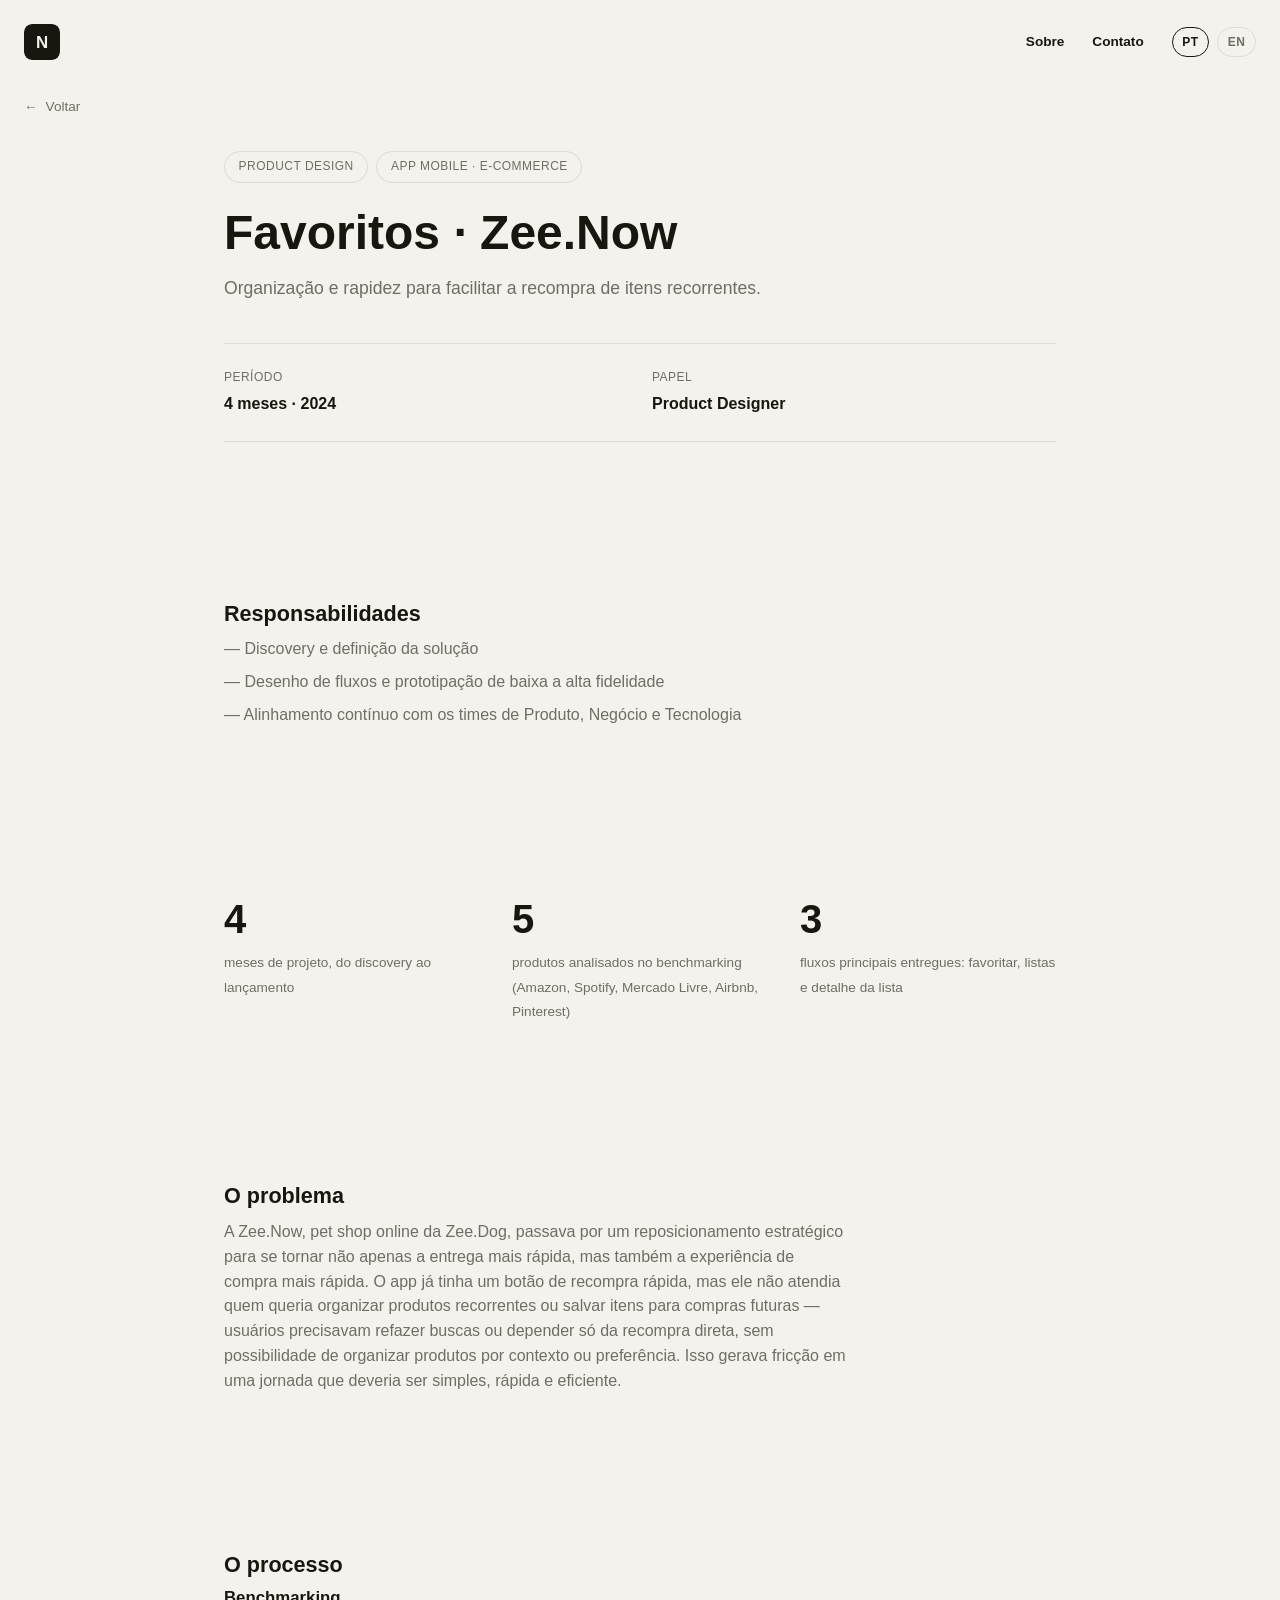
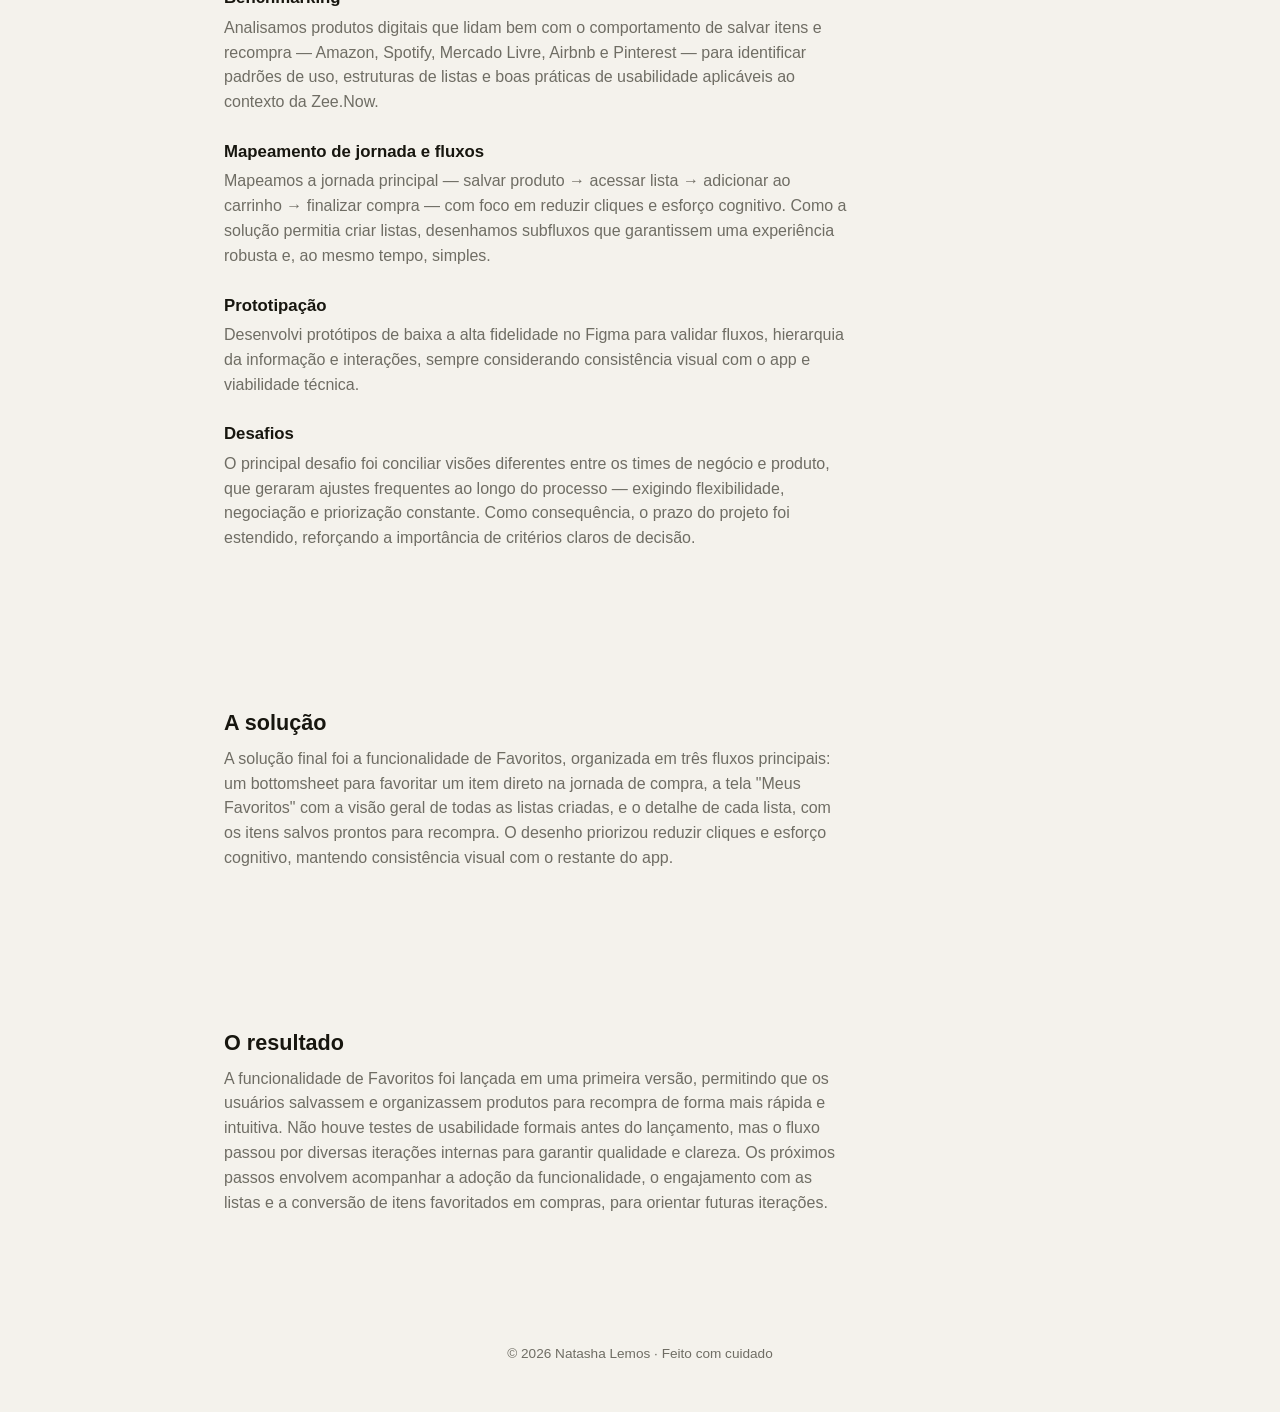
==== projetos/favoritos-zee-now.html @ 06eb35ab "Adiciona tags Open Graph e imagem de capa para prévia de link" ====
<!DOCTYPE html>
<html lang="pt">
<head>
  <meta charset="UTF-8" />
  <meta name="viewport" content="width=device-width, initial-scale=1.0" />
  <title>Favoritos · Zee.Now · Natasha Lemos</title>
  <meta name="description" content="Organização e rapidez para facilitar a recompra de itens recorrentes na Zee.Now." />

  <meta property="og:type" content="article" />
  <meta property="og:url" content="https://natashalemos.vercel.app/projetos/favoritos-zee-now.html" />
  <meta property="og:title" content="Favoritos · Zee.Now · Natasha Lemos" />
  <meta property="og:description" content="Organização e rapidez para facilitar a recompra de itens recorrentes na Zee.Now." />
  <meta property="og:image" content="https://natashalemos.vercel.app/assets/og-image.png" />
  <meta property="og:image:width" content="1200" />
  <meta property="og:image:height" content="630" />
  <meta name="twitter:card" content="summary_large_image" />

  <link rel="icon" href="../favicon.svg" type="image/svg+xml" />
  <link rel="stylesheet" href="../css/style.css" />
</head>
<body>

  <header class="site-nav" id="siteNav">
    <a class="site-nav__logo" href="../index.html#hero" aria-label="Natasha Lemos">
      <img src="../favicon.svg" alt="" width="36" height="36" />
    </a>

    <nav class="site-nav__links">
      <a href="../index.html#about">
        <span class="i18n" data-lang="pt">Sobre</span>
        <span class="i18n" data-lang="en" hidden>About</span>
      </a>
      <a href="../index.html#contact">
        <span class="i18n" data-lang="pt">Contato</span>
        <span class="i18n" data-lang="en" hidden>Contact</span>
      </a>
      <div class="lang-toggle" role="group" aria-label="Idioma / Language">
        <button type="button" class="lang-btn is-active" data-lang="pt" aria-pressed="true">PT</button>
        <button type="button" class="lang-btn" data-lang="en" aria-pressed="false">EN</button>
      </div>
    </nav>
  </header>

  <main>
    <a class="back-link" href="../index.html#work">
      <span aria-hidden="true">←</span>
      <span class="i18n" data-lang="pt">Voltar</span>
      <span class="i18n" data-lang="en" hidden>Back</span>
    </a>

    <!-- ========================= CABEÇALHO ========================= -->
    <header class="section case-header">
      <div class="tags">
        <span class="tag">
          <span class="i18n" data-lang="pt">Product Design</span>
          <span class="i18n" data-lang="en" hidden>Product Design</span>
        </span>
        <span class="tag">
          <span class="i18n" data-lang="pt">App Mobile · E-commerce</span>
          <span class="i18n" data-lang="en" hidden>Mobile App · E-commerce</span>
        </span>
      </div>

      <h1>
        <span class="i18n" data-lang="pt">Favoritos · Zee.Now</span>
        <span class="i18n" data-lang="en" hidden>Favorites · Zee.Now</span>
      </h1>

      <p class="subtitle">
        <span class="i18n" data-lang="pt">Organização e rapidez para facilitar a recompra de itens recorrentes.</span>
        <span class="i18n" data-lang="en" hidden>Organization and speed to make repurchasing recurring items easier.</span>
      </p>

      <dl class="meta-grid">
        <div>
          <dt>
            <span class="i18n" data-lang="pt">Período</span>
            <span class="i18n" data-lang="en" hidden>Timeframe</span>
          </dt>
          <dd>
            <span class="i18n" data-lang="pt">4 meses · 2024</span>
            <span class="i18n" data-lang="en" hidden>4 months · 2024</span>
          </dd>
        </div>
        <div>
          <dt>
            <span class="i18n" data-lang="pt">Papel</span>
            <span class="i18n" data-lang="en" hidden>Role</span>
          </dt>
          <dd>Product Designer</dd>
        </div>
      </dl>
    </header>

    <!-- ==================== RESPONSABILIDADES ======================= -->
    <section class="section case-section">
      <h2>
        <span class="i18n" data-lang="pt">Responsabilidades</span>
        <span class="i18n" data-lang="en" hidden>Responsibilities</span>
      </h2>
      <ul>
        <li>
          <span class="i18n" data-lang="pt">Discovery e definição da solução</span>
          <span class="i18n" data-lang="en" hidden>Discovery and solution definition</span>
        </li>
        <li>
          <span class="i18n" data-lang="pt">Desenho de fluxos e prototipação de baixa a alta fidelidade</span>
          <span class="i18n" data-lang="en" hidden>Flow design and low-to-high-fidelity prototyping</span>
        </li>
        <li>
          <span class="i18n" data-lang="pt">Alinhamento contínuo com os times de Produto, Negócio e Tecnologia</span>
          <span class="i18n" data-lang="en" hidden>Ongoing alignment with the Product, Business, and Technology teams</span>
        </li>
      </ul>
    </section>

    <!-- ===================== NÚMEROS EM DESTAQUE ==================== -->
    <section class="section">
      <div class="stats-grid">
        <div>
          <strong>4</strong>
          <span>
            <span class="i18n" data-lang="pt">meses de projeto, do discovery ao lançamento</span>
            <span class="i18n" data-lang="en" hidden>months, from discovery to launch</span>
          </span>
        </div>
        <div>
          <strong>5</strong>
          <span>
            <span class="i18n" data-lang="pt">produtos analisados no benchmarking (Amazon, Spotify, Mercado Livre, Airbnb, Pinterest)</span>
            <span class="i18n" data-lang="en" hidden>products analyzed in the benchmark (Amazon, Spotify, Mercado Livre, Airbnb, Pinterest)</span>
          </span>
        </div>
        <div>
          <strong>3</strong>
          <span>
            <span class="i18n" data-lang="pt">fluxos principais entregues: favoritar, listas e detalhe da lista</span>
            <span class="i18n" data-lang="en" hidden>core flows delivered: favoriting, lists, and list detail</span>
          </span>
        </div>
      </div>
    </section>

    <!-- ============================ TEXTO ============================ -->
    <section class="section case-section">
      <h2>
        <span class="i18n" data-lang="pt">O problema</span>
        <span class="i18n" data-lang="en" hidden>The problem</span>
      </h2>
      <p>
        <span class="i18n" data-lang="pt">A Zee.Now, pet shop online da Zee.Dog, passava por um reposicionamento estratégico para se tornar não apenas a entrega mais rápida, mas também a experiência de compra mais rápida. O app já tinha um botão de recompra rápida, mas ele não atendia quem queria organizar produtos recorrentes ou salvar itens para compras futuras — usuários precisavam refazer buscas ou depender só da recompra direta, sem possibilidade de organizar produtos por contexto ou preferência. Isso gerava fricção em uma jornada que deveria ser simples, rápida e eficiente.</span>
        <span class="i18n" data-lang="en" hidden>Zee.Now, Zee.Dog's online pet shop, was going through a strategic repositioning to become not just the fastest delivery, but also the fastest shopping experience. The app already had a quick-repurchase button, but it didn't serve users who wanted to organize recurring products or save items for future purchases — people had to redo searches or rely solely on direct repurchase, with no way to organize products by context or preference. This created friction in a journey that should have been simple, fast, and efficient.</span>
      </p>
    </section>

    <section class="section case-section">
      <h2>
        <span class="i18n" data-lang="pt">O processo</span>
        <span class="i18n" data-lang="en" hidden>The process</span>
      </h2>

      <h3>
        <span class="i18n" data-lang="pt">Benchmarking</span>
        <span class="i18n" data-lang="en" hidden>Benchmarking</span>
      </h3>
      <p>
        <span class="i18n" data-lang="pt">Analisamos produtos digitais que lidam bem com o comportamento de salvar itens e recompra — Amazon, Spotify, Mercado Livre, Airbnb e Pinterest — para identificar padrões de uso, estruturas de listas e boas práticas de usabilidade aplicáveis ao contexto da Zee.Now.</span>
        <span class="i18n" data-lang="en" hidden>We looked at digital products that handle saving items and repurchasing well — Amazon, Spotify, Mercado Livre, Airbnb, and Pinterest — to identify usage patterns, list structures, and usability best practices applicable to Zee.Now's context.</span>
      </p>

      <h3>
        <span class="i18n" data-lang="pt">Mapeamento de jornada e fluxos</span>
        <span class="i18n" data-lang="en" hidden>Journey and flow mapping</span>
      </h3>
      <p>
        <span class="i18n" data-lang="pt">Mapeamos a jornada principal — salvar produto → acessar lista → adicionar ao carrinho → finalizar compra — com foco em reduzir cliques e esforço cognitivo. Como a solução permitia criar listas, desenhamos subfluxos que garantissem uma experiência robusta e, ao mesmo tempo, simples.</span>
        <span class="i18n" data-lang="en" hidden>We mapped the core journey — save product → open list → add to cart → check out — focused on reducing clicks and cognitive effort. Since the solution allowed users to create lists, we designed sub-flows that kept the experience robust while staying simple.</span>
      </p>

      <h3>
        <span class="i18n" data-lang="pt">Prototipação</span>
        <span class="i18n" data-lang="en" hidden>Prototyping</span>
      </h3>
      <p>
        <span class="i18n" data-lang="pt">Desenvolvi protótipos de baixa a alta fidelidade no Figma para validar fluxos, hierarquia da informação e interações, sempre considerando consistência visual com o app e viabilidade técnica.</span>
        <span class="i18n" data-lang="en" hidden>I built low-to-high-fidelity prototypes in Figma to validate flows, information hierarchy, and interactions, always weighing visual consistency with the app and technical feasibility.</span>
      </p>

      <h3>
        <span class="i18n" data-lang="pt">Desafios</span>
        <span class="i18n" data-lang="en" hidden>Challenges</span>
      </h3>
      <p>
        <span class="i18n" data-lang="pt">O principal desafio foi conciliar visões diferentes entre os times de negócio e produto, que geraram ajustes frequentes ao longo do processo — exigindo flexibilidade, negociação e priorização constante. Como consequência, o prazo do projeto foi estendido, reforçando a importância de critérios claros de decisão.</span>
        <span class="i18n" data-lang="en" hidden>The main challenge was reconciling different views between the business and product teams, which led to frequent adjustments throughout the process — requiring flexibility, negotiation, and constant prioritization. As a result, the project timeline was extended, reinforcing the importance of clear decision criteria.</span>
      </p>
    </section>

    <section class="section case-section">
      <h2>
        <span class="i18n" data-lang="pt">A solução</span>
        <span class="i18n" data-lang="en" hidden>The solution</span>
      </h2>
      <p>
        <span class="i18n" data-lang="pt">A solução final foi a funcionalidade de Favoritos, organizada em três fluxos principais: um bottomsheet para favoritar um item direto na jornada de compra, a tela "Meus Favoritos" com a visão geral de todas as listas criadas, e o detalhe de cada lista, com os itens salvos prontos para recompra. O desenho priorizou reduzir cliques e esforço cognitivo, mantendo consistência visual com o restante do app.</span>
        <span class="i18n" data-lang="en" hidden>The final solution was the Favorites feature, organized into three core flows: a bottom sheet to favorite an item directly within the shopping journey, a "My Favorites" screen with an overview of all created lists, and each list's detail view, with saved items ready for repurchase. The design prioritized reducing clicks and cognitive effort, while keeping visual consistency with the rest of the app.</span>
      </p>
    </section>

    <section class="section case-section">
      <h2>
        <span class="i18n" data-lang="pt">O resultado</span>
        <span class="i18n" data-lang="en" hidden>The result</span>
      </h2>
      <p>
        <span class="i18n" data-lang="pt">A funcionalidade de Favoritos foi lançada em uma primeira versão, permitindo que os usuários salvassem e organizassem produtos para recompra de forma mais rápida e intuitiva. Não houve testes de usabilidade formais antes do lançamento, mas o fluxo passou por diversas iterações internas para garantir qualidade e clareza. Os próximos passos envolvem acompanhar a adoção da funcionalidade, o engajamento com as listas e a conversão de itens favoritados em compras, para orientar futuras iterações.</span>
        <span class="i18n" data-lang="en" hidden>The Favorites feature launched in a first version, letting users save and organize products for repurchase more quickly and intuitively. No formal usability testing was done before launch, but the flow went through several internal iterations to ensure quality and clarity. Next steps involve tracking feature adoption, engagement with lists, and the conversion of favorited items into purchases, to guide future iterations.</span>
      </p>
    </section>
  </main>

  <footer class="footer">
    <p>
      &copy; <span id="year"></span> Natasha Lemos ·
      <span class="i18n" data-lang="pt">Feito com cuidado</span>
      <span class="i18n" data-lang="en" hidden>Made with care</span>
    </p>
  </footer>

  <script src="../js/main.js"></script>
</body>
</html>
---- css/style.css ----
/* ===================================================================
   Design tokens
   =================================================================== */
:root {
  --bg: #f4f2ec;
  --text: #17160f;
  --muted: #6f6d64;
  --accent: #3c6e47;
  --border: #dedad0;
  --maxw: 880px;
}

* {
  box-sizing: border-box;
}

html {
  scroll-behavior: smooth;
}

body {
  margin: 0;
  background: var(--bg);
  color: var(--text);
  font-family: -apple-system, BlinkMacSystemFont, "Segoe UI", Roboto,
    Helvetica, Arial, sans-serif;
  line-height: 1.55;
}

h1,
h2,
h3 {
  line-height: 1.1;
  margin: 0;
}

p {
  margin: 0;
}

a {
  color: inherit;
}

ul,
ol {
  margin: 0;
  padding: 0;
  list-style: none;
}

/* Esconde o idioma que não está ativo (ver js/main.js) */
.i18n[hidden] {
  display: none;
}

/* ===================================================================
   Navegação fixa no topo
   =================================================================== */
.site-nav {
  position: fixed;
  top: 0;
  left: 0;
  right: 0;
  z-index: 50;
  display: flex;
  align-items: center;
  justify-content: space-between;
  gap: 1rem;
  padding: 1.5rem;
  background: transparent;
  border-bottom: 1px solid transparent;
  transition: background-color 0.25s ease, border-color 0.25s ease,
    backdrop-filter 0.25s ease;
}

/* Enquanto a página está no topo, o header fica transparente sobre o hero.
   Ao rolar, js/main.js adiciona esta classe e ele vira um vidro fosco. */
.site-nav.is-scrolled {
  background: rgba(244, 242, 236, 0.75);
  border-bottom-color: var(--border);
  backdrop-filter: blur(10px);
  -webkit-backdrop-filter: blur(10px);
}

.site-nav__logo {
  display: flex;
  align-items: center;
  line-height: 0;
}

.site-nav__logo img {
  display: block;
  width: 36px;
  height: 36px;
  border-radius: 8px;
}

.site-nav__links {
  display: flex;
  align-items: center;
  gap: 1.75rem;
}

.site-nav__links a {
  text-decoration: none;
  font-size: 0.85rem;
  font-weight: 600;
}

.site-nav__links a:hover {
  color: var(--accent);
}

.lang-toggle {
  display: flex;
  gap: 0.5rem;
}

.lang-btn {
  border: 1px solid var(--border);
  background: transparent;
  color: var(--muted);
  font: inherit;
  font-size: 0.75rem;
  font-weight: 600;
  text-transform: uppercase;
  letter-spacing: 0.04em;
  padding: 0.3rem 0.6rem;
  border-radius: 999px;
  cursor: pointer;
}

.lang-btn.is-active {
  border-color: var(--text);
  color: var(--text);
}

@media (max-width: 640px) {
  .site-nav {
    flex-wrap: wrap;
    padding: 1rem 1.25rem;
  }

  .site-nav__links {
    gap: 1rem;
  }
}

/* ===================================================================
   Seções gerais
   =================================================================== */
.section {
  max-width: var(--maxw);
  margin: 0 auto;
  padding: 5rem 1.5rem;
  scroll-margin-top: 5rem;
}

/* ===================================================================
   Hero
   =================================================================== */
.hero {
  min-height: 100svh;
  max-width: none;
  display: flex;
  flex-direction: column;
  justify-content: center;
  align-items: flex-start;
  gap: 1.5rem;
  padding-left: clamp(1.5rem, 6vw, 6rem);
  padding-right: clamp(1.5rem, 6vw, 6rem);
}

.hero h1 {
  font-size: clamp(2rem, 6vw, 3.5rem);
  font-weight: 800;
  max-width: 22ch;
}

.hero__subtitle {
  color: var(--muted);
  font-size: clamp(1rem, 2.2vw, 1.25rem);
  max-width: 45ch;
}

.scroll-hint {
  margin-top: 1.5rem;
  border: none;
  background: none;
  color: var(--muted);
  font: inherit;
  font-size: 0.75rem;
  text-transform: uppercase;
  letter-spacing: 0.08em;
  display: flex;
  flex-direction: column;
  align-items: center;
  gap: 0.4rem;
  cursor: pointer;
}

/* ===================================================================
   Selected work
   =================================================================== */
.work__list li {
  border-top: 1px solid var(--border);
}

.work__list li:last-child {
  border-bottom: 1px solid var(--border);
}

.work__list a {
  display: block;
  padding: 1.5rem 0;
  font-size: clamp(1.5rem, 6vw, 3rem);
  font-weight: 800;
  text-decoration: none;
  transition: opacity 0.2s ease;
}

.work__list a:hover {
  opacity: 0.5;
}

/* ===================================================================
   About
   =================================================================== */
.about__grid {
  display: grid;
  grid-template-columns: repeat(auto-fit, minmax(200px, 1fr));
  gap: 2rem;
  margin: 2rem 0;
}

.about h2,
.about h3 {
  margin-bottom: 1rem;
}

.tag-list {
  display: flex;
  flex-wrap: wrap;
  gap: 0.5rem;
}

.tag-list li {
  border: 1px solid var(--border);
  border-radius: 999px;
  padding: 0.35rem 0.85rem;
  font-size: 0.85rem;
}

.button {
  display: inline-block;
  margin-top: 1rem;
  padding: 0.75rem 1.5rem;
  border: 1px solid var(--text);
  border-radius: 999px;
  text-decoration: none;
  font-weight: 600;
}

.button:hover {
  background: var(--text);
  color: var(--bg);
}

/* ===================================================================
   Experience
   =================================================================== */
.experience h2 {
  margin-bottom: 2rem;
}

.timeline li {
  border-top: 1px solid var(--border);
  padding: 1.5rem 0;
}

.timeline__role {
  font-weight: 700;
  margin-bottom: 0.35rem;
}

.timeline__desc {
  color: var(--muted);
}

/* ===================================================================
   Contact
   =================================================================== */
.contact h2 {
  margin-bottom: 1rem;
}

.contact p {
  margin: 0.5rem 0;
}

.contact a {
  text-decoration: underline;
}

/* ===================================================================
   Footer
   =================================================================== */
.footer {
  text-align: center;
  padding: 3rem 1.5rem;
  color: var(--muted);
  font-size: 0.85rem;
}

/* ===================================================================
   Página de case study (projetos/*.html)
   =================================================================== */
.back-link {
  display: inline-flex;
  align-items: center;
  gap: 0.5rem;
  text-decoration: none;
  color: var(--muted);
  font-size: 0.85rem;
  margin: 6rem auto 0;
  max-width: var(--maxw);
  padding: 0 1.5rem;
}

.back-link:hover {
  color: var(--text);
}

@media (max-width: 640px) {
  .back-link {
    margin-top: 1.5rem;
  }
}

.case-header {
  padding-top: 2rem;
}

.tags {
  display: flex;
  flex-wrap: wrap;
  gap: 0.5rem;
  margin-bottom: 1.5rem;
}

.tag {
  border: 1px solid var(--border);
  border-radius: 999px;
  padding: 0.35rem 0.85rem;
  font-size: 0.75rem;
  text-transform: uppercase;
  letter-spacing: 0.04em;
  color: var(--muted);
}

.case-header h1 {
  font-size: clamp(1.75rem, 5vw, 3rem);
  margin-bottom: 1rem;
}

.case-header .subtitle {
  color: var(--muted);
  font-size: 1.1rem;
  max-width: 60ch;
}

.meta-grid {
  display: grid;
  grid-template-columns: repeat(auto-fit, minmax(160px, 1fr));
  gap: 1.5rem;
  margin: 2.5rem 0 0;
  padding: 1.5rem 0;
  border-top: 1px solid var(--border);
  border-bottom: 1px solid var(--border);
}

.meta-grid dt {
  font-size: 0.75rem;
  text-transform: uppercase;
  letter-spacing: 0.04em;
  color: var(--muted);
  margin-bottom: 0.35rem;
}

.meta-grid dd {
  margin: 0;
  font-weight: 600;
}

.case-section h2 {
  font-size: 1.35rem;
  margin-bottom: 0.75rem;
}

.case-section h3 {
  font-size: 1.05rem;
  margin: 1.75rem 0 0.5rem;
}

.case-section h3:first-of-type {
  margin-top: 0;
}

.case-section p {
  color: var(--muted);
  max-width: 70ch;
}

.case-section ul {
  display: flex;
  flex-direction: column;
  gap: 0.5rem;
  color: var(--muted);
}

.case-section ul li::before {
  content: "— ";
}

.stats-grid {
  display: grid;
  grid-template-columns: repeat(auto-fit, minmax(140px, 1fr));
  gap: 2rem;
}

.stats-grid strong {
  display: block;
  font-size: clamp(1.75rem, 4vw, 2.5rem);
  font-weight: 800;
}

.stats-grid span {
  color: var(--muted);
  font-size: 0.85rem;
}
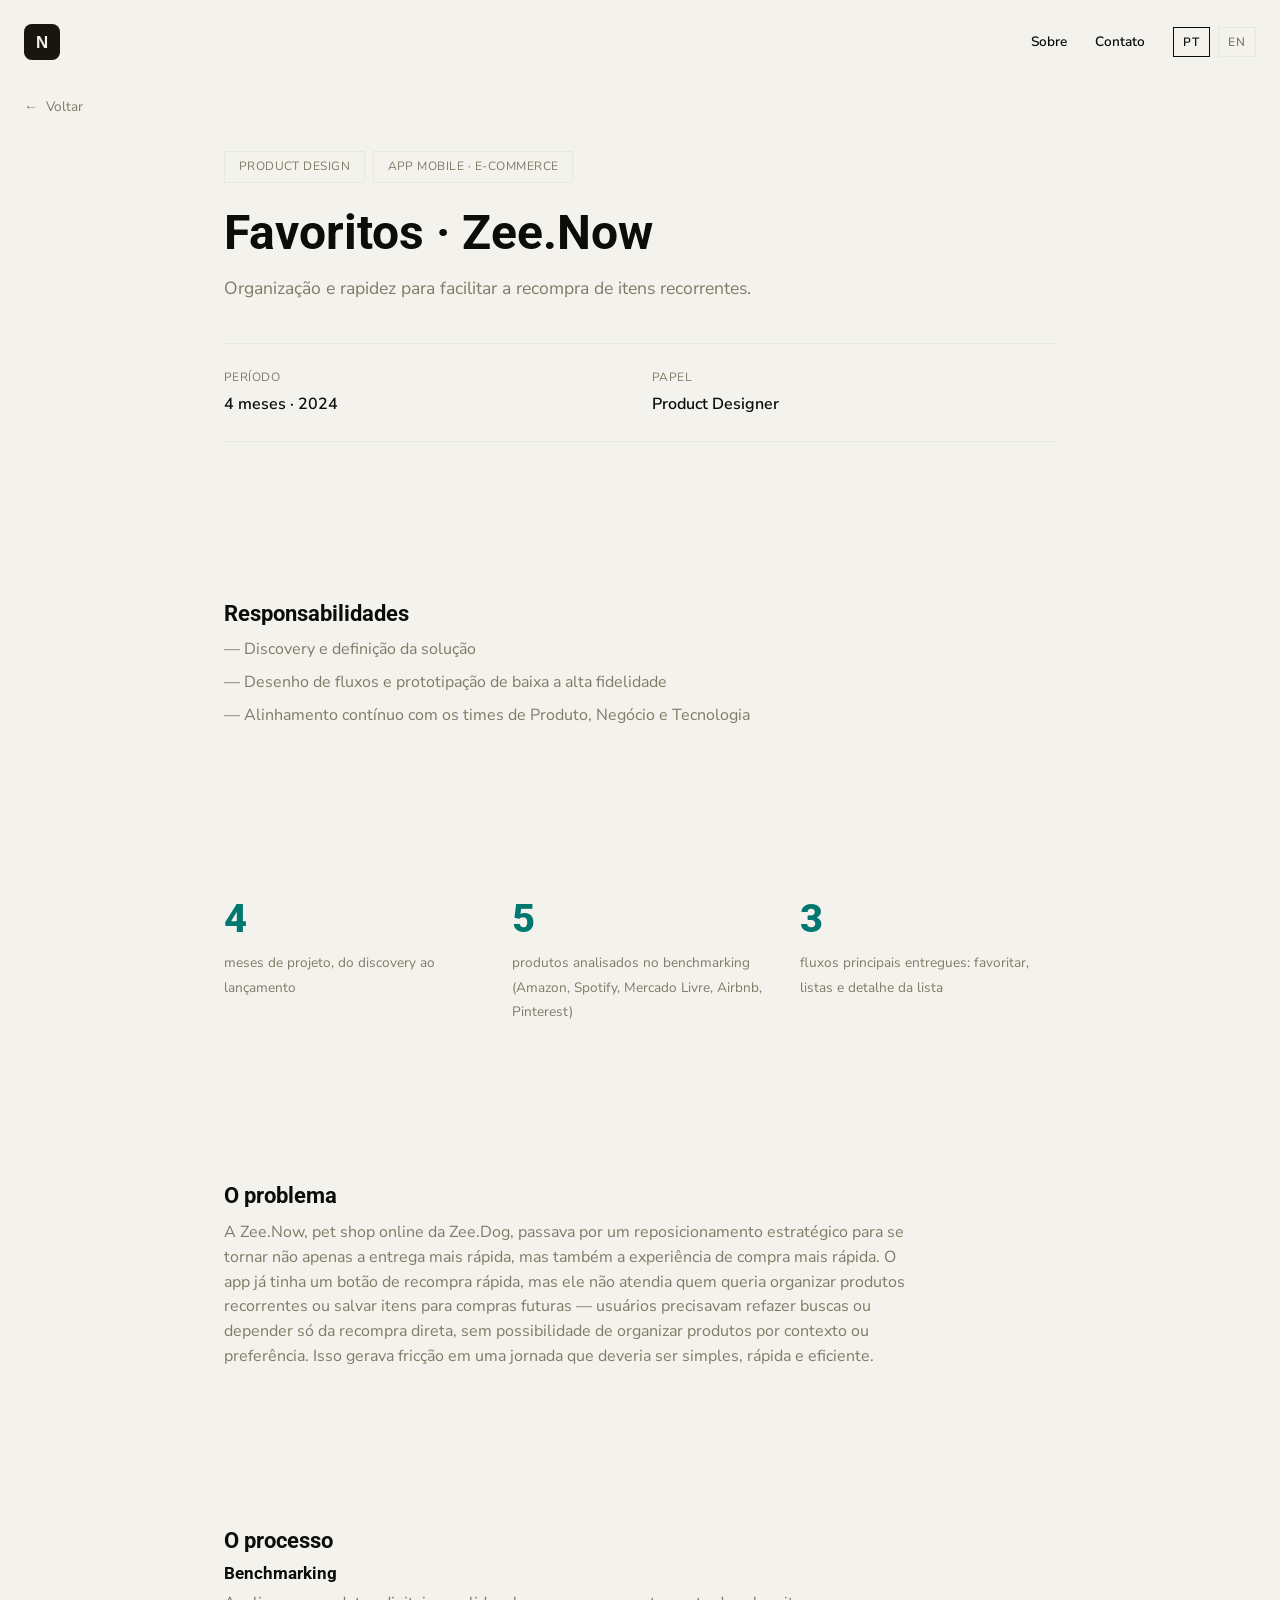
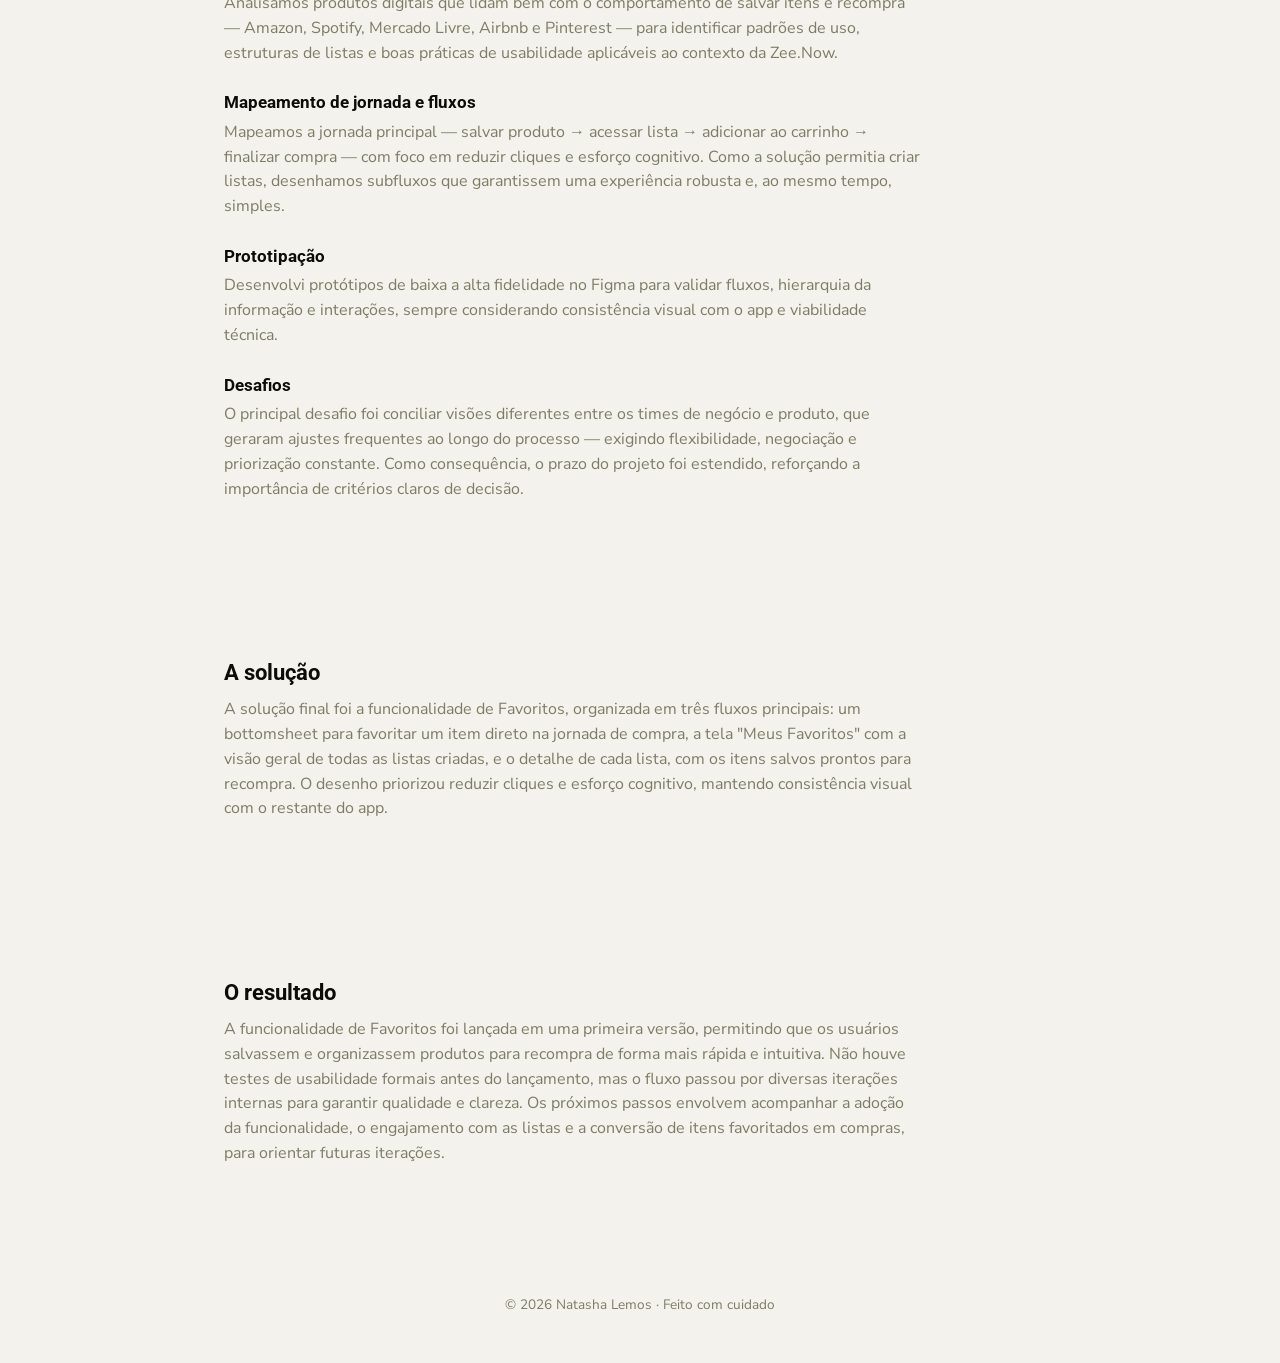
==== commit cc8c7564: "Aplica tema visual inspirado no shadcn (Lyra/Olive/Teal): fontes Roboto+Nunito Sans, cantos retos, a" ====
--- a/projetos/favoritos-zee-now.html
+++ b/projetos/favoritos-zee-now.html
@@ -14,6 +14,10 @@
   <meta property="og:image:width" content="1200" />
   <meta property="og:image:height" content="630" />
   <meta name="twitter:card" content="summary_large_image" />
+
+  <link rel="preconnect" href="https://fonts.googleapis.com" />
+  <link rel="preconnect" href="https://fonts.gstatic.com" crossorigin />
+  <link rel="stylesheet" href="https://fonts.googleapis.com/css2?family=Nunito+Sans:wght@400;600;700&family=Roboto:wght@700;800&display=swap" />
 
   <link rel="icon" href="../favicon.svg" type="image/svg+xml" />
   <link rel="stylesheet" href="../css/style.css" />
--- a/css/style.css
+++ b/css/style.css
@@ -3,11 +3,17 @@
    =================================================================== */
 :root {
   --bg: #f4f2ec;
-  --text: #17160f;
-  --muted: #6f6d64;
-  --accent: #3c6e47;
-  --border: #dedad0;
+  --text: oklch(0.153 0.006 107.1);
+  --muted: oklch(0.58 0.031 107.3);
+  --accent: oklch(0.511 0.096 186.391);
+  --accent-contrast: oklch(0.984 0.014 180.72);
+  --border: oklch(0.93 0.007 106.5);
+  --radius: 0;
   --maxw: 880px;
+  --font-body: "Nunito Sans", -apple-system, BlinkMacSystemFont, "Segoe UI",
+    Helvetica, Arial, sans-serif;
+  --font-heading: "Roboto", -apple-system, BlinkMacSystemFont, "Segoe UI",
+    Helvetica, Arial, sans-serif;
 }
 
 * {
@@ -22,14 +28,14 @@
   margin: 0;
   background: var(--bg);
   color: var(--text);
-  font-family: -apple-system, BlinkMacSystemFont, "Segoe UI", Roboto,
-    Helvetica, Arial, sans-serif;
+  font-family: var(--font-body);
   line-height: 1.55;
 }
 
 h1,
 h2,
 h3 {
+  font-family: var(--font-heading);
   line-height: 1.1;
   margin: 0;
 }
@@ -93,7 +99,7 @@
   display: block;
   width: 36px;
   height: 36px;
-  border-radius: 8px;
+  border-radius: var(--radius);
 }
 
 .site-nav__links {
@@ -127,7 +133,7 @@
   text-transform: uppercase;
   letter-spacing: 0.04em;
   padding: 0.3rem 0.6rem;
-  border-radius: 999px;
+  border-radius: var(--radius);
   cursor: pointer;
 }
 
@@ -217,11 +223,11 @@
   font-size: clamp(1.5rem, 6vw, 3rem);
   font-weight: 800;
   text-decoration: none;
-  transition: opacity 0.2s ease;
+  transition: color 0.2s ease;
 }
 
 .work__list a:hover {
-  opacity: 0.5;
+  color: var(--accent);
 }
 
 /* ===================================================================
@@ -247,7 +253,7 @@
 
 .tag-list li {
   border: 1px solid var(--border);
-  border-radius: 999px;
+  border-radius: var(--radius);
   padding: 0.35rem 0.85rem;
   font-size: 0.85rem;
 }
@@ -257,7 +263,7 @@
   margin-top: 1rem;
   padding: 0.75rem 1.5rem;
   border: 1px solid var(--text);
-  border-radius: 999px;
+  border-radius: var(--radius);
   text-decoration: none;
   font-weight: 600;
 }
@@ -351,7 +357,7 @@
 
 .tag {
   border: 1px solid var(--border);
-  border-radius: 999px;
+  border-radius: var(--radius);
   padding: 0.35rem 0.85rem;
   font-size: 0.75rem;
   text-transform: uppercase;
@@ -431,8 +437,10 @@
 
 .stats-grid strong {
   display: block;
+  font-family: var(--font-heading);
   font-size: clamp(1.75rem, 4vw, 2.5rem);
   font-weight: 800;
+  color: var(--accent);
 }
 
 .stats-grid span {
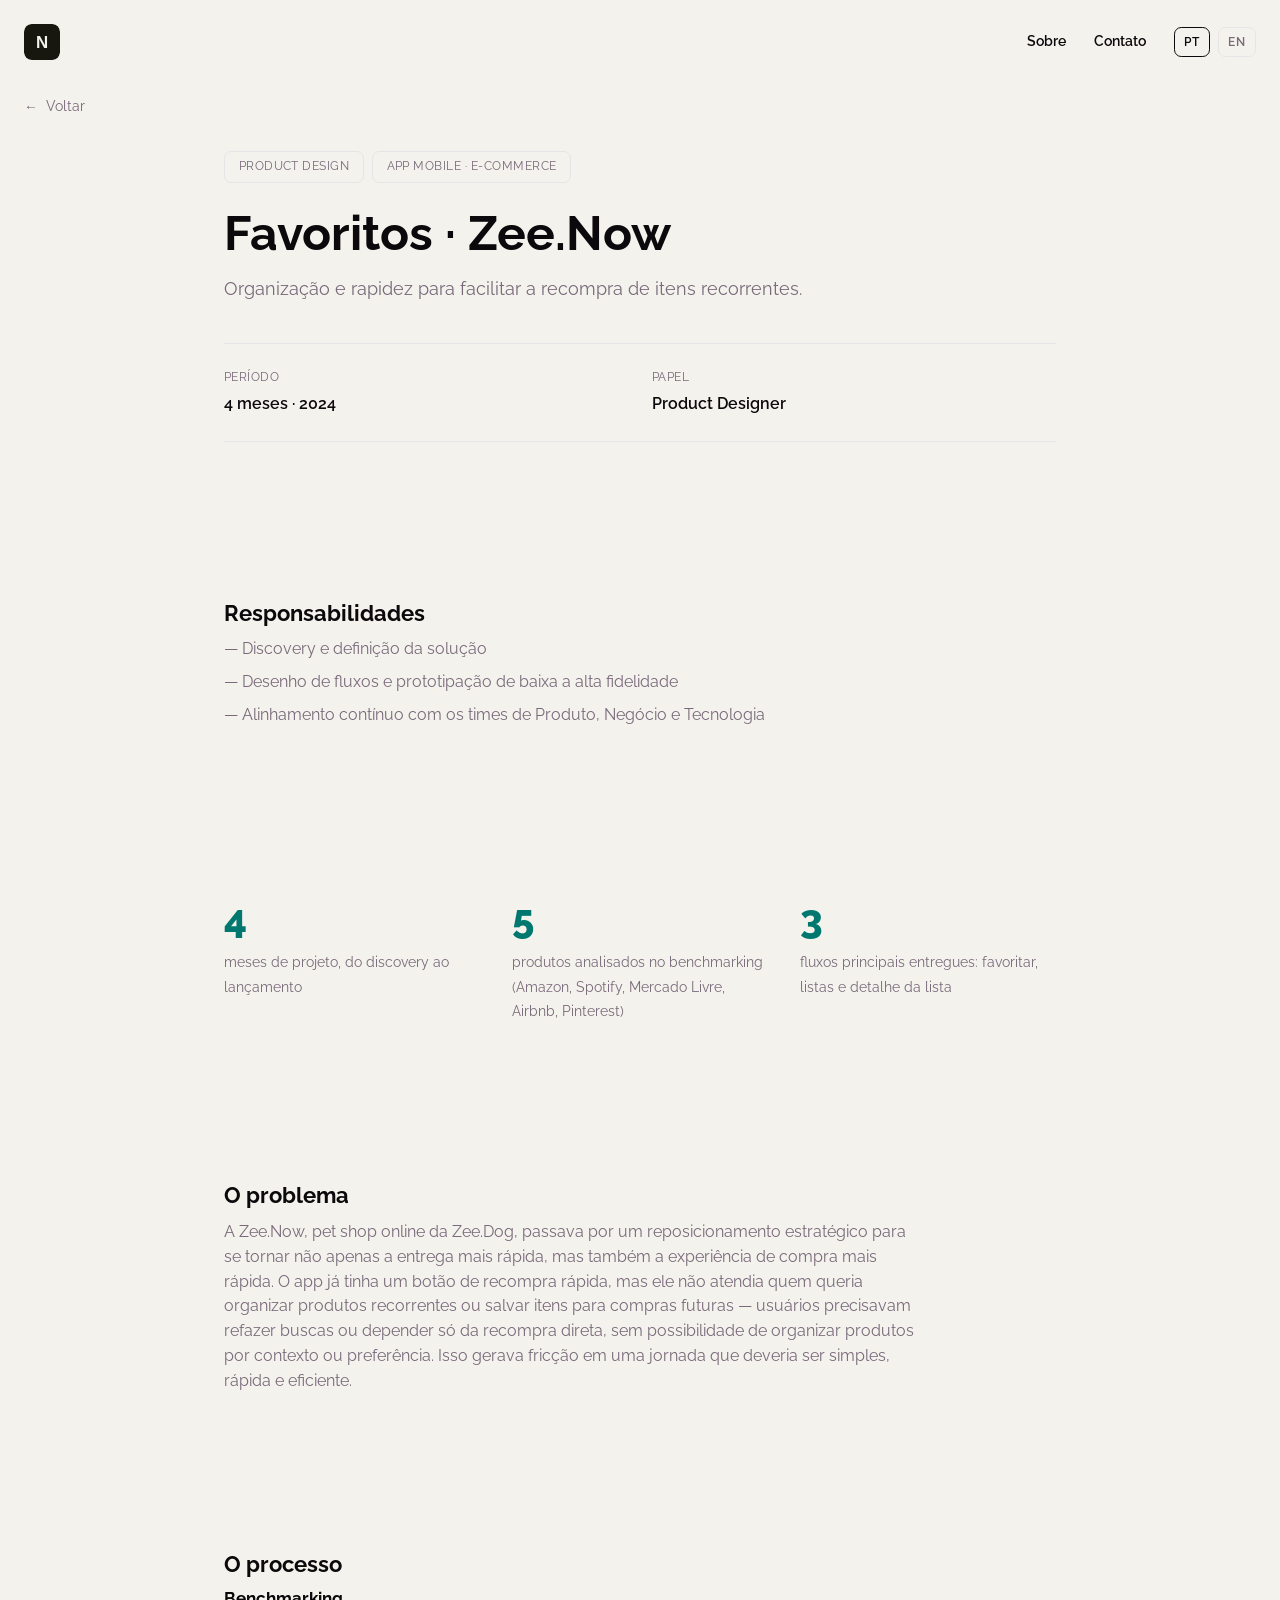
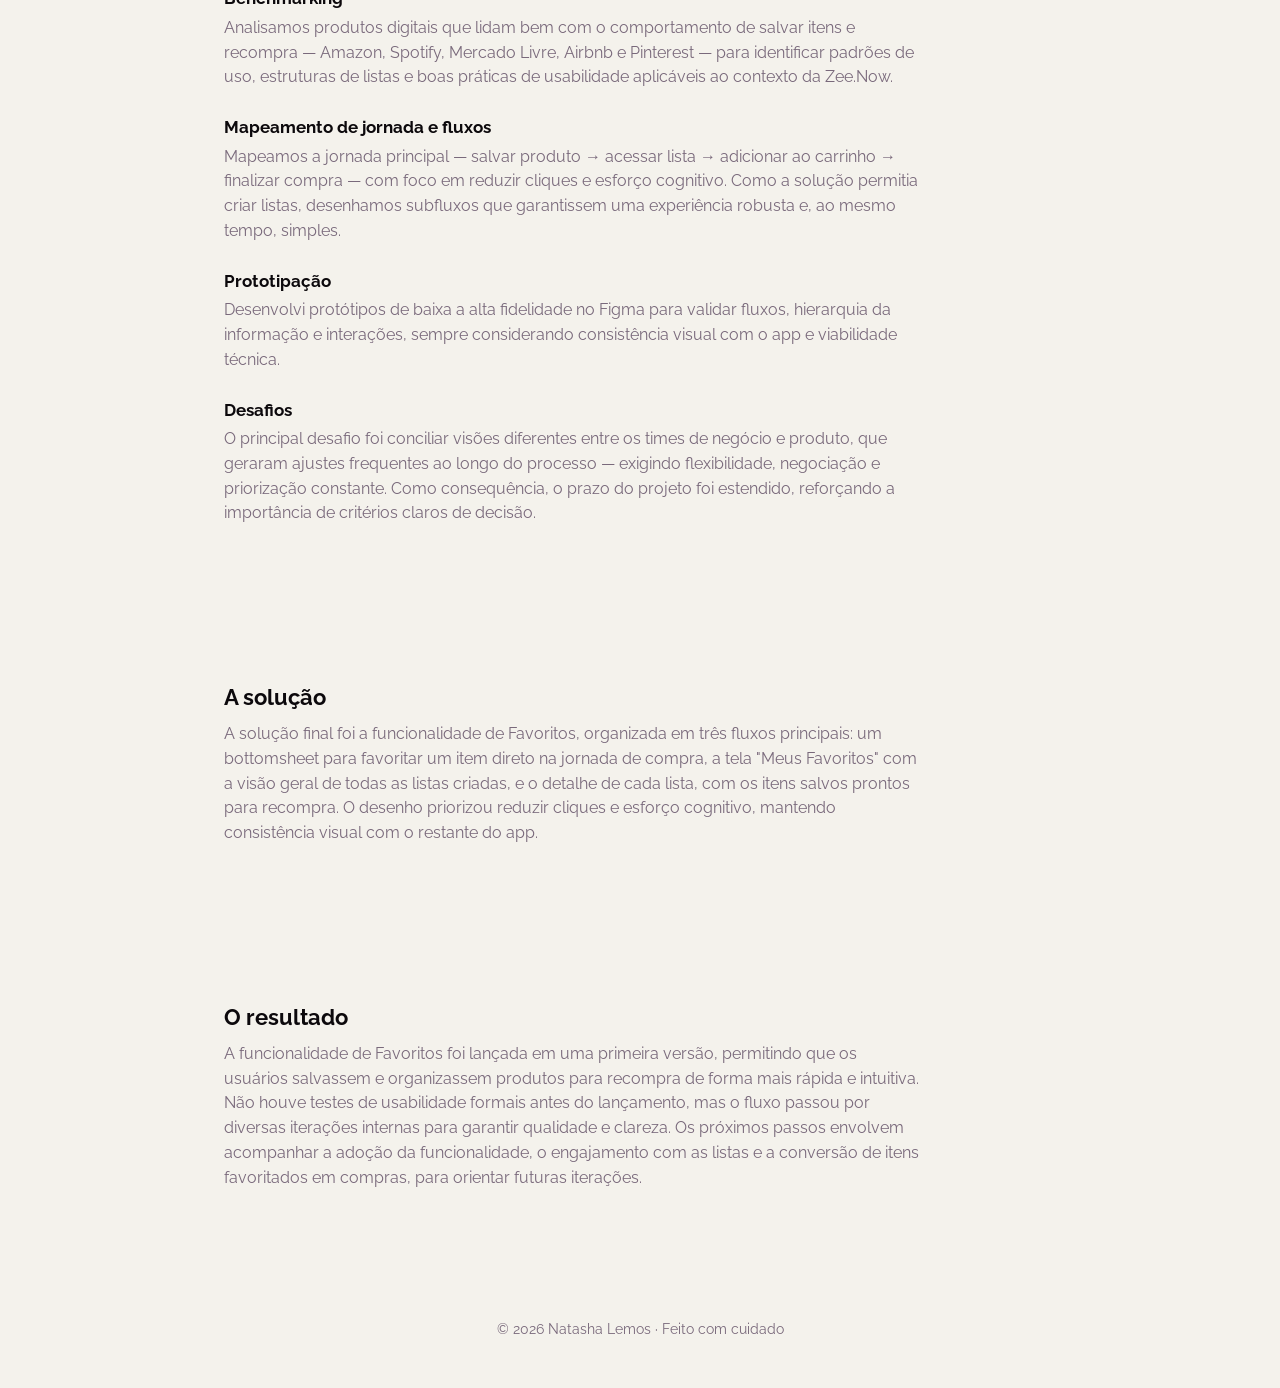
==== commit 836fb224: "Troca o tema para o preset shadcn b5dy0WJYw (Luma/Mauve/Teal): fonte Raleway, radius small" ====
--- a/projetos/favoritos-zee-now.html
+++ b/projetos/favoritos-zee-now.html
@@ -17,7 +17,7 @@
 
   <link rel="preconnect" href="https://fonts.googleapis.com" />
   <link rel="preconnect" href="https://fonts.gstatic.com" crossorigin />
-  <link rel="stylesheet" href="https://fonts.googleapis.com/css2?family=Nunito+Sans:wght@400;600;700&family=Roboto:wght@700;800&display=swap" />
+  <link rel="stylesheet" href="https://fonts.googleapis.com/css2?family=Raleway:wght@400;600;700;800&display=swap" />
 
   <link rel="icon" href="../favicon.svg" type="image/svg+xml" />
   <link rel="stylesheet" href="../css/style.css" />
--- a/css/style.css
+++ b/css/style.css
@@ -1,18 +1,21 @@
 /* ===================================================================
    Design tokens
    =================================================================== */
+/* Tema exportado do shadcn/ui — preset b5dy0WJYw
+   (estilo Luma, base Mauve, acento Teal, radius Small, fonte Raleway).
+   A cor de fundo é a original do portfólio, não a do preset. */
 :root {
   --bg: #f4f2ec;
-  --text: oklch(0.153 0.006 107.1);
-  --muted: oklch(0.58 0.031 107.3);
+  --text: oklch(0.145 0.008 326);
+  --muted: oklch(0.542 0.034 322.5);
   --accent: oklch(0.511 0.096 186.391);
   --accent-contrast: oklch(0.984 0.014 180.72);
-  --border: oklch(0.93 0.007 106.5);
-  --radius: 0;
+  --border: oklch(0.922 0.005 325.62);
+  --radius: 0.45rem;
   --maxw: 880px;
-  --font-body: "Nunito Sans", -apple-system, BlinkMacSystemFont, "Segoe UI",
+  --font-body: "Raleway", -apple-system, BlinkMacSystemFont, "Segoe UI",
     Helvetica, Arial, sans-serif;
-  --font-heading: "Roboto", -apple-system, BlinkMacSystemFont, "Segoe UI",
+  --font-heading: "Raleway", -apple-system, BlinkMacSystemFont, "Segoe UI",
     Helvetica, Arial, sans-serif;
 }
 
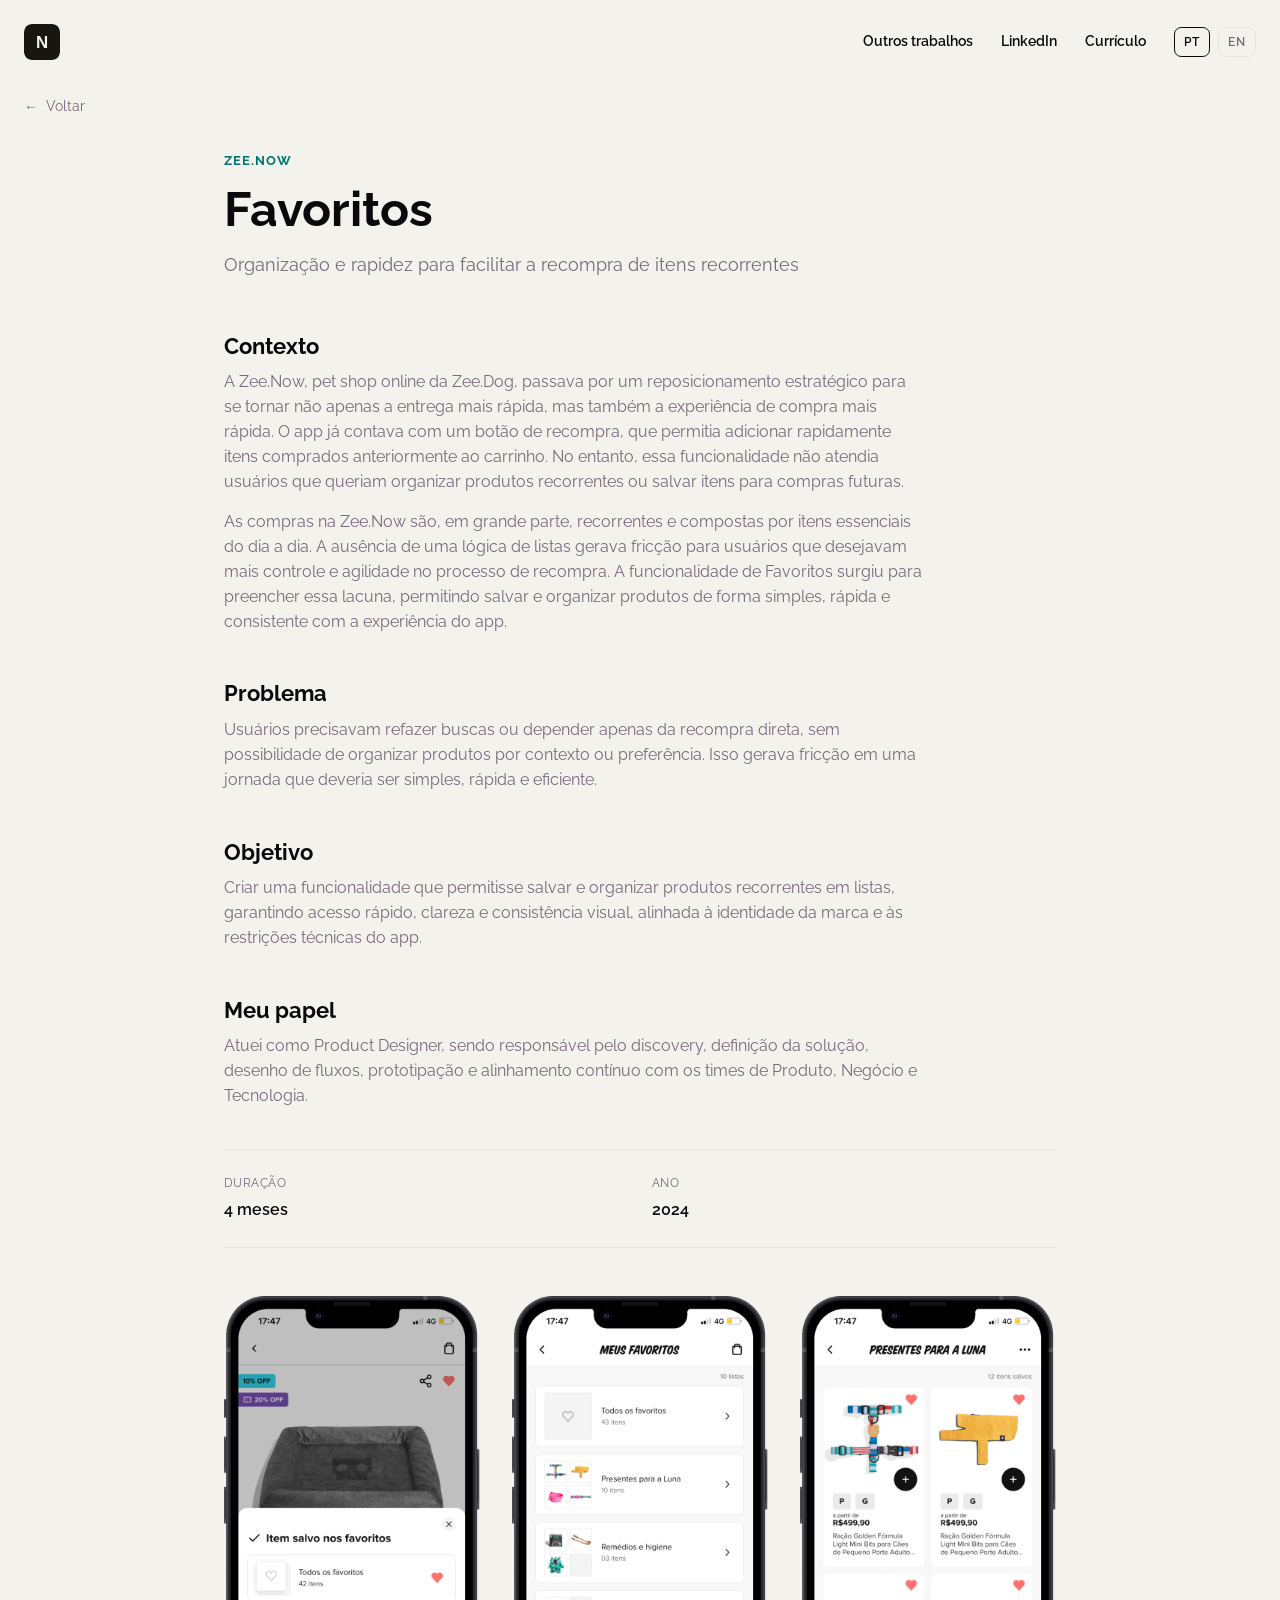
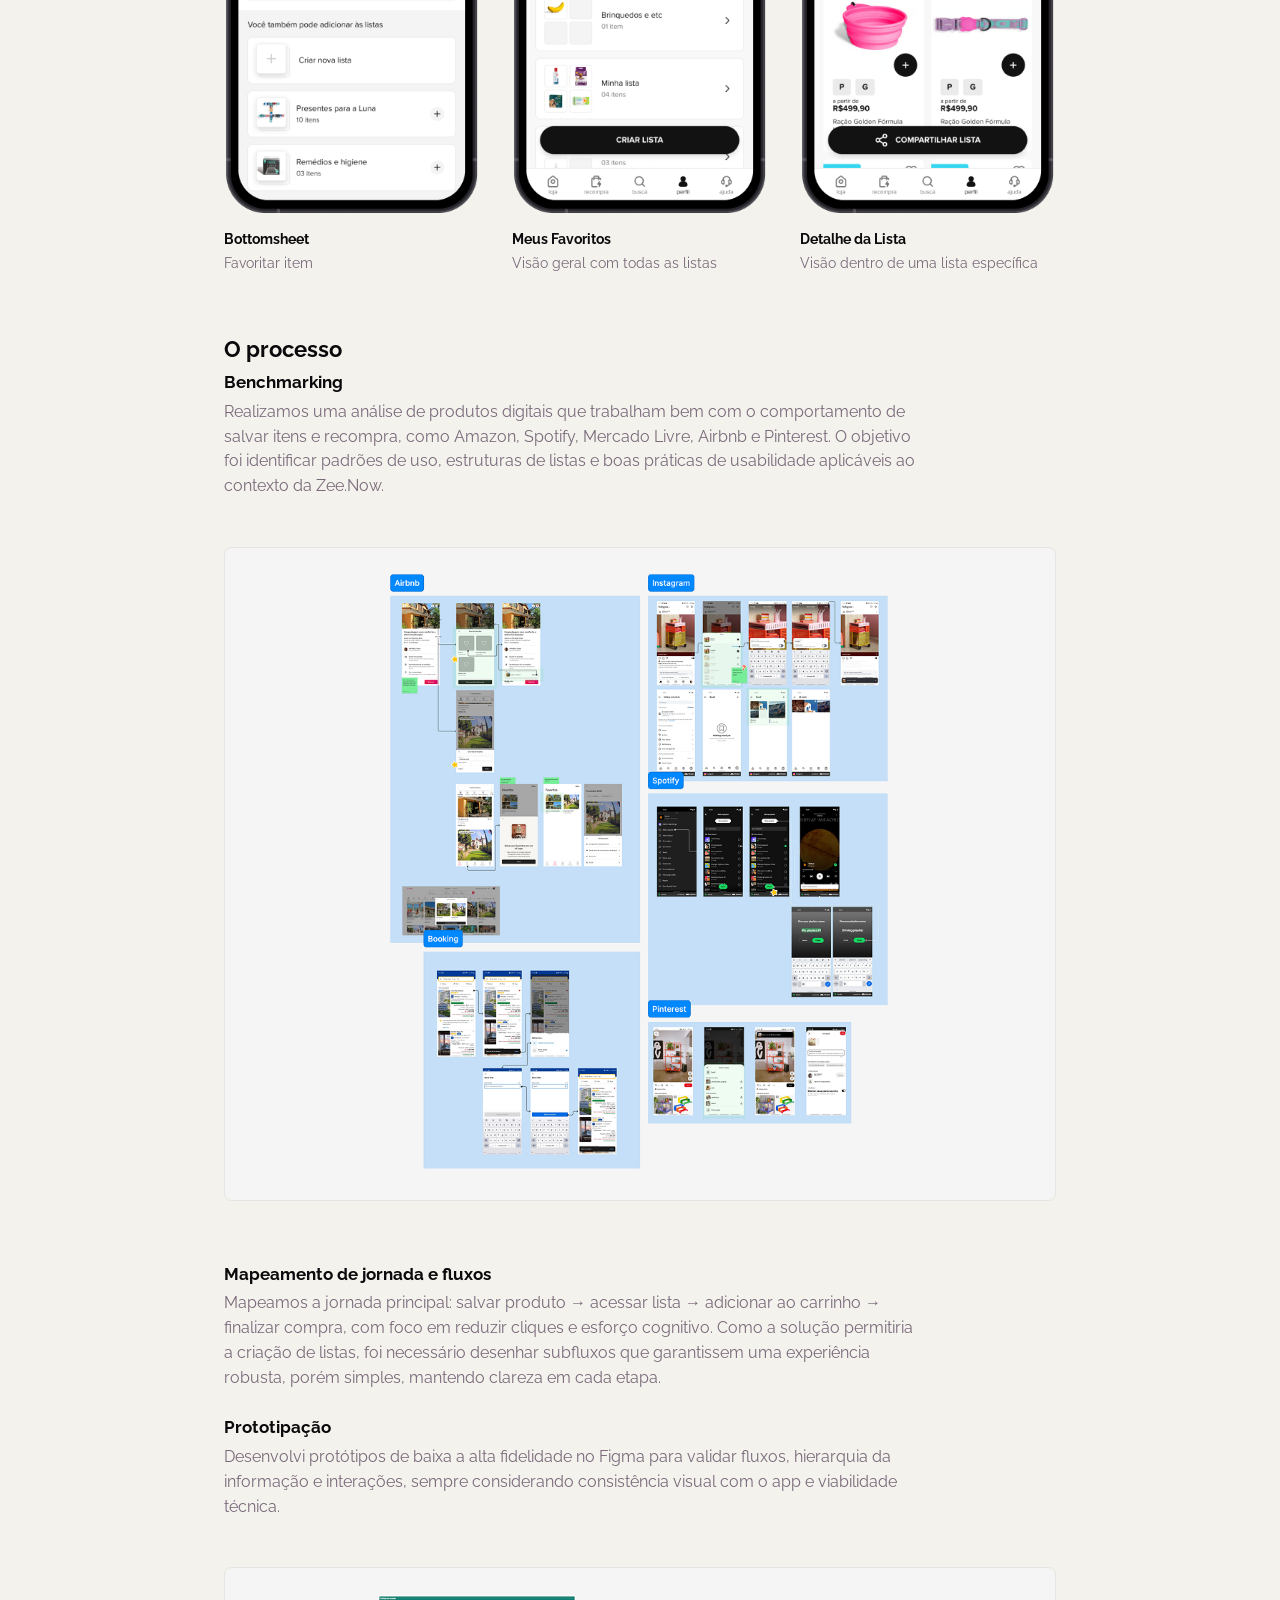
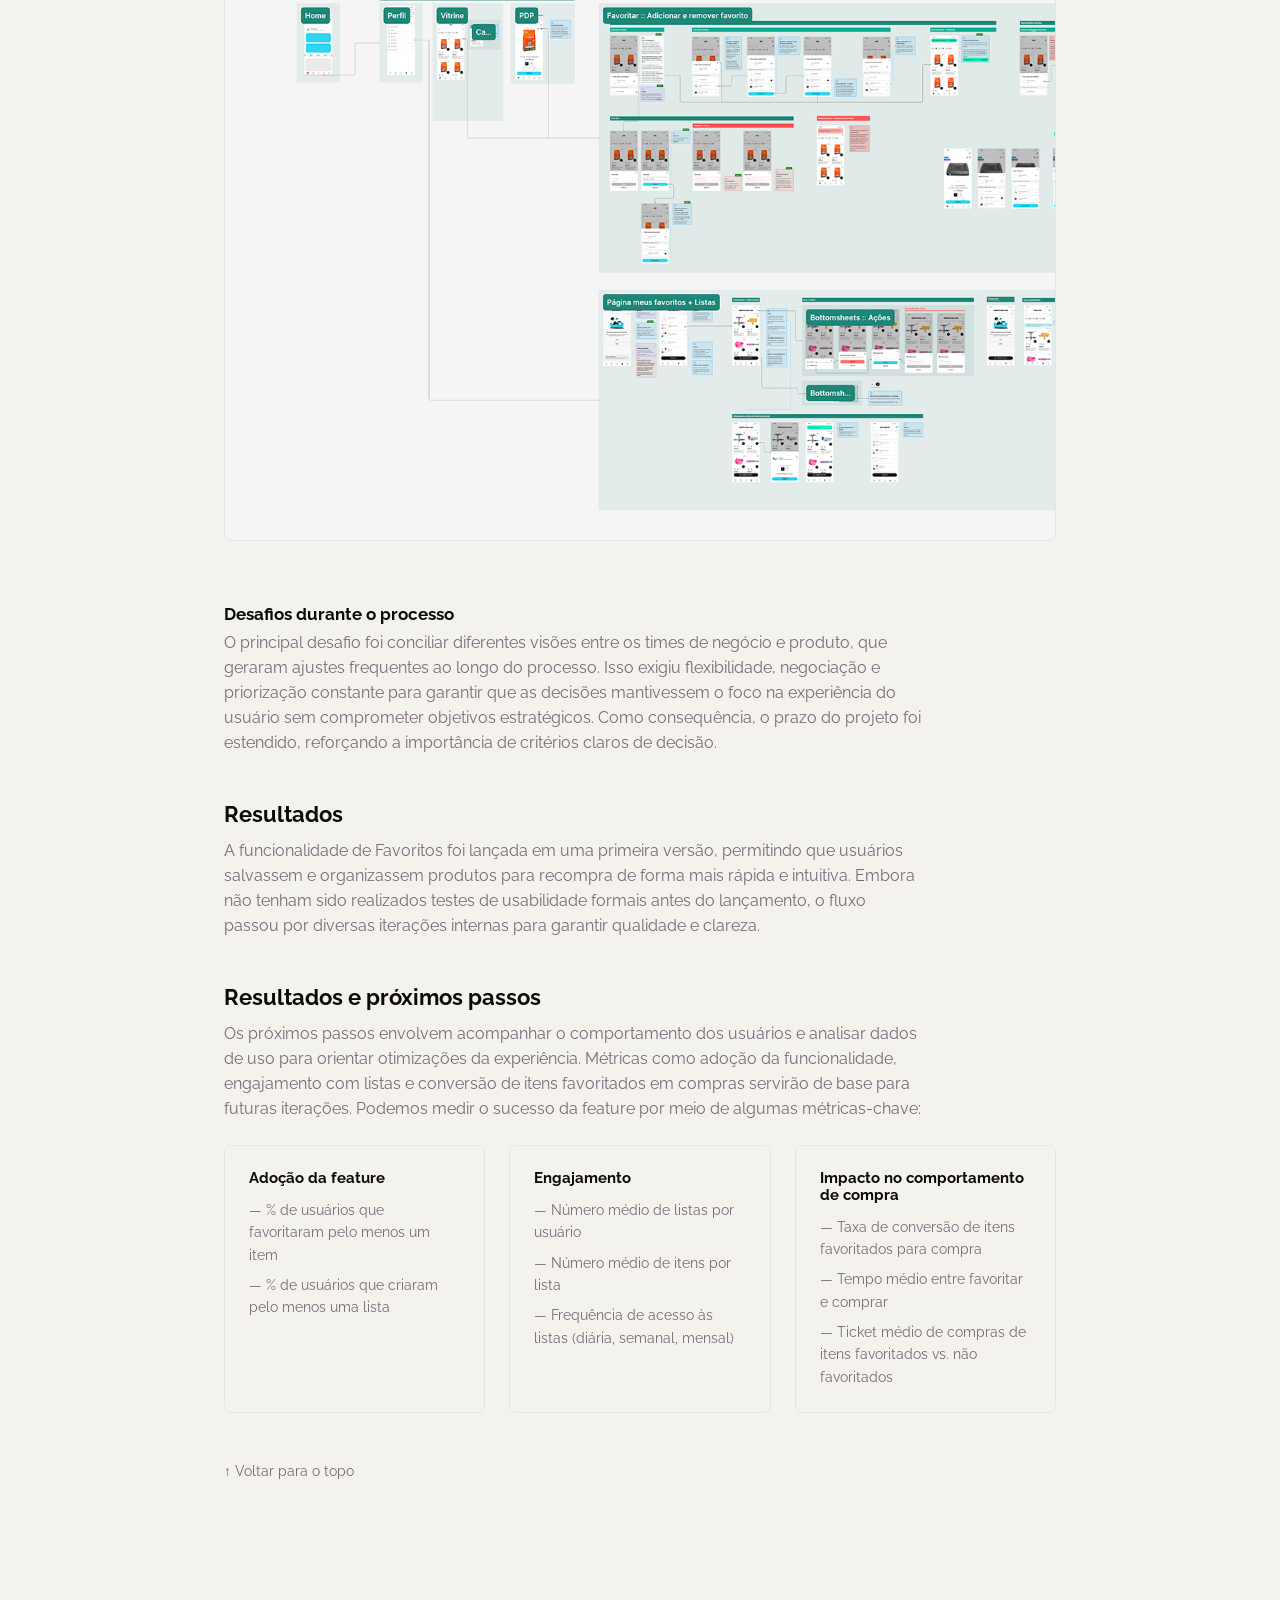
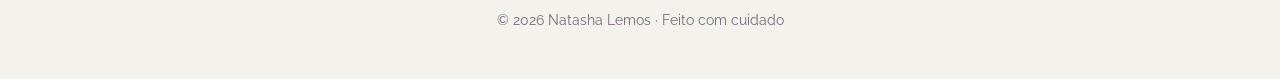
==== commit fb8decec: "Reestrutura os cases seguindo os PDFs originais e adiciona as imagens dos projetos" ====
--- a/projetos/favoritos-zee-now.html
+++ b/projetos/favoritos-zee-now.html
@@ -22,7 +22,7 @@
   <link rel="icon" href="../favicon.svg" type="image/svg+xml" />
   <link rel="stylesheet" href="../css/style.css" />
 </head>
-<body>
+<body id="topo">
 
   <header class="site-nav" id="siteNav">
     <a class="site-nav__logo" href="../index.html#hero" aria-label="Natasha Lemos">
@@ -30,13 +30,14 @@
     </a>
 
     <nav class="site-nav__links">
-      <a href="../index.html#about">
-        <span class="i18n" data-lang="pt">Sobre</span>
-        <span class="i18n" data-lang="en" hidden>About</span>
+      <a href="../index.html#work">
+        <span class="i18n" data-lang="pt">Outros trabalhos</span>
+        <span class="i18n" data-lang="en" hidden>Other work</span>
       </a>
-      <a href="../index.html#contact">
-        <span class="i18n" data-lang="pt">Contato</span>
-        <span class="i18n" data-lang="en" hidden>Contact</span>
+      <a href="https://www.linkedin.com/in/natashalemos/" target="_blank" rel="noopener">LinkedIn</a>
+      <a href="../assets/CV-NatashaLemosFerreira.pdf" download>
+        <span class="i18n" data-lang="pt">Currículo</span>
+        <span class="i18n" data-lang="en" hidden>Resume</span>
       </a>
       <div class="lang-toggle" role="group" aria-label="Idioma / Language">
         <button type="button" class="lang-btn is-active" data-lang="pt" aria-pressed="true">PT</button>
@@ -54,131 +55,155 @@
 
     <!-- ========================= CABEÇALHO ========================= -->
     <header class="section case-header">
-      <div class="tags">
-        <span class="tag">
-          <span class="i18n" data-lang="pt">Product Design</span>
-          <span class="i18n" data-lang="en" hidden>Product Design</span>
-        </span>
-        <span class="tag">
-          <span class="i18n" data-lang="pt">App Mobile · E-commerce</span>
-          <span class="i18n" data-lang="en" hidden>Mobile App · E-commerce</span>
-        </span>
-      </div>
+      <p class="case-company">Zee.Now</p>
 
       <h1>
-        <span class="i18n" data-lang="pt">Favoritos · Zee.Now</span>
-        <span class="i18n" data-lang="en" hidden>Favorites · Zee.Now</span>
+        <span class="i18n" data-lang="pt">Favoritos</span>
+        <span class="i18n" data-lang="en" hidden>Favorites</span>
       </h1>
 
       <p class="subtitle">
-        <span class="i18n" data-lang="pt">Organização e rapidez para facilitar a recompra de itens recorrentes.</span>
-        <span class="i18n" data-lang="en" hidden>Organization and speed to make repurchasing recurring items easier.</span>
+        <span class="i18n" data-lang="pt">Organização e rapidez para facilitar a recompra de itens recorrentes</span>
+        <span class="i18n" data-lang="en" hidden>Organization and speed to make repurchasing recurring items easier</span>
+      </p>
+    </header>
+
+    <!-- ========================== CONTEXTO ========================== -->
+    <section class="section case-section">
+      <h2>
+        <span class="i18n" data-lang="pt">Contexto</span>
+        <span class="i18n" data-lang="en" hidden>Context</span>
+      </h2>
+      <p>
+        <span class="i18n" data-lang="pt">A Zee.Now, pet shop online da Zee.Dog, passava por um reposicionamento estratégico para se tornar não apenas a entrega mais rápida, mas também a experiência de compra mais rápida. O app já contava com um botão de recompra, que permitia adicionar rapidamente itens comprados anteriormente ao carrinho. No entanto, essa funcionalidade não atendia usuários que queriam organizar produtos recorrentes ou salvar itens para compras futuras.</span>
+        <span class="i18n" data-lang="en" hidden>Zee.Now, Zee.Dog's online pet shop, was going through a strategic repositioning to become not just the fastest delivery, but also the fastest shopping experience. The app already had a repurchase button that let users quickly add previously bought items to the cart. That feature, however, did not serve users who wanted to organize recurring products or save items for future purchases.</span>
+      </p>
+      <p>
+        <span class="i18n" data-lang="pt">As compras na Zee.Now são, em grande parte, recorrentes e compostas por itens essenciais do dia a dia. A ausência de uma lógica de listas gerava fricção para usuários que desejavam mais controle e agilidade no processo de recompra. A funcionalidade de Favoritos surgiu para preencher essa lacuna, permitindo salvar e organizar produtos de forma simples, rápida e consistente com a experiência do app.</span>
+        <span class="i18n" data-lang="en" hidden>Purchases on Zee.Now are largely recurring and made up of everyday essentials. The absence of any list logic created friction for users who wanted more control and speed when repurchasing. The Favorites feature emerged to fill that gap, letting people save and organize products in a way that is simple, fast, and consistent with the app experience.</span>
+      </p>
+    </section>
+
+    <!-- ========================== PROBLEMA ========================== -->
+    <section class="section case-section">
+      <h2>
+        <span class="i18n" data-lang="pt">Problema</span>
+        <span class="i18n" data-lang="en" hidden>Problem</span>
+      </h2>
+      <p>
+        <span class="i18n" data-lang="pt">Usuários precisavam refazer buscas ou depender apenas da recompra direta, sem possibilidade de organizar produtos por contexto ou preferência. Isso gerava fricção em uma jornada que deveria ser simples, rápida e eficiente.</span>
+        <span class="i18n" data-lang="en" hidden>Users had to redo searches or rely solely on direct repurchase, with no way to organize products by context or preference. This created friction in a journey that should have been simple, fast, and efficient.</span>
+      </p>
+    </section>
+
+    <!-- ========================== OBJETIVO ========================== -->
+    <section class="section case-section">
+      <h2>
+        <span class="i18n" data-lang="pt">Objetivo</span>
+        <span class="i18n" data-lang="en" hidden>Goal</span>
+      </h2>
+      <p>
+        <span class="i18n" data-lang="pt">Criar uma funcionalidade que permitisse salvar e organizar produtos recorrentes em listas, garantindo acesso rápido, clareza e consistência visual, alinhada à identidade da marca e às restrições técnicas do app.</span>
+        <span class="i18n" data-lang="en" hidden>Create a feature that would let users save and organize recurring products into lists, ensuring fast access, clarity, and visual consistency, aligned with the brand identity and the app's technical constraints.</span>
+      </p>
+    </section>
+
+    <!-- ========================= MEU PAPEL ========================== -->
+    <section class="section case-section">
+      <h2>
+        <span class="i18n" data-lang="pt">Meu papel</span>
+        <span class="i18n" data-lang="en" hidden>My role</span>
+      </h2>
+      <p>
+        <span class="i18n" data-lang="pt">Atuei como Product Designer, sendo responsável pelo discovery, definição da solução, desenho de fluxos, prototipação e alinhamento contínuo com os times de Produto, Negócio e Tecnologia.</span>
+        <span class="i18n" data-lang="en" hidden>I worked as Product Designer, responsible for discovery, solution definition, flow design, prototyping, and ongoing alignment with the Product, Business, and Technology teams.</span>
       </p>
 
       <dl class="meta-grid">
         <div>
           <dt>
-            <span class="i18n" data-lang="pt">Período</span>
-            <span class="i18n" data-lang="en" hidden>Timeframe</span>
+            <span class="i18n" data-lang="pt">Duração</span>
+            <span class="i18n" data-lang="en" hidden>Duration</span>
           </dt>
           <dd>
-            <span class="i18n" data-lang="pt">4 meses · 2024</span>
-            <span class="i18n" data-lang="en" hidden>4 months · 2024</span>
+            <span class="i18n" data-lang="pt">4 meses</span>
+            <span class="i18n" data-lang="en" hidden>4 months</span>
           </dd>
         </div>
         <div>
           <dt>
-            <span class="i18n" data-lang="pt">Papel</span>
-            <span class="i18n" data-lang="en" hidden>Role</span>
+            <span class="i18n" data-lang="pt">Ano</span>
+            <span class="i18n" data-lang="en" hidden>Year</span>
           </dt>
-          <dd>Product Designer</dd>
+          <dd>2024</dd>
         </div>
       </dl>
-    </header>
-
-    <!-- ==================== RESPONSABILIDADES ======================= -->
-    <section class="section case-section">
-      <h2>
-        <span class="i18n" data-lang="pt">Responsabilidades</span>
-        <span class="i18n" data-lang="en" hidden>Responsibilities</span>
-      </h2>
-      <ul>
-        <li>
-          <span class="i18n" data-lang="pt">Discovery e definição da solução</span>
-          <span class="i18n" data-lang="en" hidden>Discovery and solution definition</span>
-        </li>
-        <li>
-          <span class="i18n" data-lang="pt">Desenho de fluxos e prototipação de baixa a alta fidelidade</span>
-          <span class="i18n" data-lang="en" hidden>Flow design and low-to-high-fidelity prototyping</span>
-        </li>
-        <li>
-          <span class="i18n" data-lang="pt">Alinhamento contínuo com os times de Produto, Negócio e Tecnologia</span>
-          <span class="i18n" data-lang="en" hidden>Ongoing alignment with the Product, Business, and Technology teams</span>
-        </li>
-      </ul>
-    </section>
-
-    <!-- ===================== NÚMEROS EM DESTAQUE ==================== -->
-    <section class="section">
-      <div class="stats-grid">
-        <div>
-          <strong>4</strong>
-          <span>
-            <span class="i18n" data-lang="pt">meses de projeto, do discovery ao lançamento</span>
-            <span class="i18n" data-lang="en" hidden>months, from discovery to launch</span>
-          </span>
-        </div>
-        <div>
-          <strong>5</strong>
-          <span>
-            <span class="i18n" data-lang="pt">produtos analisados no benchmarking (Amazon, Spotify, Mercado Livre, Airbnb, Pinterest)</span>
-            <span class="i18n" data-lang="en" hidden>products analyzed in the benchmark (Amazon, Spotify, Mercado Livre, Airbnb, Pinterest)</span>
-          </span>
-        </div>
-        <div>
-          <strong>3</strong>
-          <span>
-            <span class="i18n" data-lang="pt">fluxos principais entregues: favoritar, listas e detalhe da lista</span>
-            <span class="i18n" data-lang="en" hidden>core flows delivered: favoriting, lists, and list detail</span>
-          </span>
-        </div>
-      </div>
-    </section>
-
-    <!-- ============================ TEXTO ============================ -->
-    <section class="section case-section">
-      <h2>
-        <span class="i18n" data-lang="pt">O problema</span>
-        <span class="i18n" data-lang="en" hidden>The problem</span>
-      </h2>
-      <p>
-        <span class="i18n" data-lang="pt">A Zee.Now, pet shop online da Zee.Dog, passava por um reposicionamento estratégico para se tornar não apenas a entrega mais rápida, mas também a experiência de compra mais rápida. O app já tinha um botão de recompra rápida, mas ele não atendia quem queria organizar produtos recorrentes ou salvar itens para compras futuras — usuários precisavam refazer buscas ou depender só da recompra direta, sem possibilidade de organizar produtos por contexto ou preferência. Isso gerava fricção em uma jornada que deveria ser simples, rápida e eficiente.</span>
-        <span class="i18n" data-lang="en" hidden>Zee.Now, Zee.Dog's online pet shop, was going through a strategic repositioning to become not just the fastest delivery, but also the fastest shopping experience. The app already had a quick-repurchase button, but it didn't serve users who wanted to organize recurring products or save items for future purchases — people had to redo searches or rely solely on direct repurchase, with no way to organize products by context or preference. This created friction in a journey that should have been simple, fast, and efficient.</span>
-      </p>
-    </section>
-
+    </section>
+
+    <!-- ===================== TELAS DA SOLUÇÃO ======================= -->
+    <div class="screens">
+      <figure>
+        <img src="../assets/projetos/favoritos-zee-now/01-bottomsheet-favoritar.png"
+             alt="Bottomsheet do app da Zee.Now para favoritar um item e escolher a lista." />
+        <figcaption>
+          <strong>Bottomsheet</strong>
+          <span class="i18n" data-lang="pt">Favoritar item</span>
+          <span class="i18n" data-lang="en" hidden>Favoriting an item</span>
+        </figcaption>
+      </figure>
+      <figure>
+        <img src="../assets/projetos/favoritos-zee-now/02-meus-favoritos.png"
+             alt="Tela Meus Favoritos, com a visão geral de todas as listas criadas." />
+        <figcaption>
+          <strong>
+            <span class="i18n" data-lang="pt">Meus Favoritos</span>
+            <span class="i18n" data-lang="en" hidden>My Favorites</span>
+          </strong>
+          <span class="i18n" data-lang="pt">Visão geral com todas as listas</span>
+          <span class="i18n" data-lang="en" hidden>Overview of every list</span>
+        </figcaption>
+      </figure>
+      <figure>
+        <img src="../assets/projetos/favoritos-zee-now/03-detalhe-da-lista.png"
+             alt="Tela de detalhe de uma lista, com os itens salvos prontos para recompra." />
+        <figcaption>
+          <strong>
+            <span class="i18n" data-lang="pt">Detalhe da Lista</span>
+            <span class="i18n" data-lang="en" hidden>List detail</span>
+          </strong>
+          <span class="i18n" data-lang="pt">Visão dentro de uma lista específica</span>
+          <span class="i18n" data-lang="en" hidden>Inside a specific list</span>
+        </figcaption>
+      </figure>
+    </div>
+
+    <!-- ========================== O PROCESSO ======================== -->
     <section class="section case-section">
       <h2>
         <span class="i18n" data-lang="pt">O processo</span>
         <span class="i18n" data-lang="en" hidden>The process</span>
       </h2>
 
-      <h3>
-        <span class="i18n" data-lang="pt">Benchmarking</span>
-        <span class="i18n" data-lang="en" hidden>Benchmarking</span>
-      </h3>
-      <p>
-        <span class="i18n" data-lang="pt">Analisamos produtos digitais que lidam bem com o comportamento de salvar itens e recompra — Amazon, Spotify, Mercado Livre, Airbnb e Pinterest — para identificar padrões de uso, estruturas de listas e boas práticas de usabilidade aplicáveis ao contexto da Zee.Now.</span>
-        <span class="i18n" data-lang="en" hidden>We looked at digital products that handle saving items and repurchasing well — Amazon, Spotify, Mercado Livre, Airbnb, and Pinterest — to identify usage patterns, list structures, and usability best practices applicable to Zee.Now's context.</span>
-      </p>
-
+      <h3>Benchmarking</h3>
+      <p>
+        <span class="i18n" data-lang="pt">Realizamos uma análise de produtos digitais que trabalham bem com o comportamento de salvar itens e recompra, como Amazon, Spotify, Mercado Livre, Airbnb e Pinterest. O objetivo foi identificar padrões de uso, estruturas de listas e boas práticas de usabilidade aplicáveis ao contexto da Zee.Now.</span>
+        <span class="i18n" data-lang="en" hidden>We analyzed digital products that handle saving items and repurchasing well, such as Amazon, Spotify, Mercado Livre, Airbnb, and Pinterest. The goal was to identify usage patterns, list structures, and usability best practices applicable to Zee.Now's context.</span>
+      </p>
+    </section>
+
+    <figure class="case-figure">
+      <img src="../assets/projetos/favoritos-zee-now/04-benchmarking.png"
+           alt="Benchmarking dos fluxos de salvar itens em Airbnb, Instagram, Spotify, Booking e Pinterest." />
+    </figure>
+
+    <section class="section case-section">
       <h3>
         <span class="i18n" data-lang="pt">Mapeamento de jornada e fluxos</span>
         <span class="i18n" data-lang="en" hidden>Journey and flow mapping</span>
       </h3>
       <p>
-        <span class="i18n" data-lang="pt">Mapeamos a jornada principal — salvar produto → acessar lista → adicionar ao carrinho → finalizar compra — com foco em reduzir cliques e esforço cognitivo. Como a solução permitia criar listas, desenhamos subfluxos que garantissem uma experiência robusta e, ao mesmo tempo, simples.</span>
-        <span class="i18n" data-lang="en" hidden>We mapped the core journey — save product → open list → add to cart → check out — focused on reducing clicks and cognitive effort. Since the solution allowed users to create lists, we designed sub-flows that kept the experience robust while staying simple.</span>
+        <span class="i18n" data-lang="pt">Mapeamos a jornada principal: salvar produto → acessar lista → adicionar ao carrinho → finalizar compra, com foco em reduzir cliques e esforço cognitivo. Como a solução permitiria a criação de listas, foi necessário desenhar subfluxos que garantissem uma experiência robusta, porém simples, mantendo clareza em cada etapa.</span>
+        <span class="i18n" data-lang="en" hidden>We mapped the core journey: save product → open list → add to cart → check out, focused on reducing clicks and cognitive effort. Since the solution would allow users to create lists, we had to design sub-flows that kept the experience robust yet simple, staying clear at every step.</span>
       </p>
 
       <h3>
@@ -189,38 +214,113 @@
         <span class="i18n" data-lang="pt">Desenvolvi protótipos de baixa a alta fidelidade no Figma para validar fluxos, hierarquia da informação e interações, sempre considerando consistência visual com o app e viabilidade técnica.</span>
         <span class="i18n" data-lang="en" hidden>I built low-to-high-fidelity prototypes in Figma to validate flows, information hierarchy, and interactions, always weighing visual consistency with the app and technical feasibility.</span>
       </p>
-
+    </section>
+
+    <figure class="case-figure">
+      <img src="../assets/projetos/favoritos-zee-now/05-fluxos-e-prototipos.png"
+           alt="Mapa de fluxos e protótipos das telas da funcionalidade de Favoritos." />
+    </figure>
+
+    <section class="section case-section">
       <h3>
-        <span class="i18n" data-lang="pt">Desafios</span>
-        <span class="i18n" data-lang="en" hidden>Challenges</span>
+        <span class="i18n" data-lang="pt">Desafios durante o processo</span>
+        <span class="i18n" data-lang="en" hidden>Challenges along the way</span>
       </h3>
       <p>
-        <span class="i18n" data-lang="pt">O principal desafio foi conciliar visões diferentes entre os times de negócio e produto, que geraram ajustes frequentes ao longo do processo — exigindo flexibilidade, negociação e priorização constante. Como consequência, o prazo do projeto foi estendido, reforçando a importância de critérios claros de decisão.</span>
-        <span class="i18n" data-lang="en" hidden>The main challenge was reconciling different views between the business and product teams, which led to frequent adjustments throughout the process — requiring flexibility, negotiation, and constant prioritization. As a result, the project timeline was extended, reinforcing the importance of clear decision criteria.</span>
-      </p>
-    </section>
-
-    <section class="section case-section">
-      <h2>
-        <span class="i18n" data-lang="pt">A solução</span>
-        <span class="i18n" data-lang="en" hidden>The solution</span>
-      </h2>
-      <p>
-        <span class="i18n" data-lang="pt">A solução final foi a funcionalidade de Favoritos, organizada em três fluxos principais: um bottomsheet para favoritar um item direto na jornada de compra, a tela "Meus Favoritos" com a visão geral de todas as listas criadas, e o detalhe de cada lista, com os itens salvos prontos para recompra. O desenho priorizou reduzir cliques e esforço cognitivo, mantendo consistência visual com o restante do app.</span>
-        <span class="i18n" data-lang="en" hidden>The final solution was the Favorites feature, organized into three core flows: a bottom sheet to favorite an item directly within the shopping journey, a "My Favorites" screen with an overview of all created lists, and each list's detail view, with saved items ready for repurchase. The design prioritized reducing clicks and cognitive effort, while keeping visual consistency with the rest of the app.</span>
-      </p>
-    </section>
-
-    <section class="section case-section">
-      <h2>
-        <span class="i18n" data-lang="pt">O resultado</span>
-        <span class="i18n" data-lang="en" hidden>The result</span>
-      </h2>
-      <p>
-        <span class="i18n" data-lang="pt">A funcionalidade de Favoritos foi lançada em uma primeira versão, permitindo que os usuários salvassem e organizassem produtos para recompra de forma mais rápida e intuitiva. Não houve testes de usabilidade formais antes do lançamento, mas o fluxo passou por diversas iterações internas para garantir qualidade e clareza. Os próximos passos envolvem acompanhar a adoção da funcionalidade, o engajamento com as listas e a conversão de itens favoritados em compras, para orientar futuras iterações.</span>
-        <span class="i18n" data-lang="en" hidden>The Favorites feature launched in a first version, letting users save and organize products for repurchase more quickly and intuitively. No formal usability testing was done before launch, but the flow went through several internal iterations to ensure quality and clarity. Next steps involve tracking feature adoption, engagement with lists, and the conversion of favorited items into purchases, to guide future iterations.</span>
-      </p>
-    </section>
+        <span class="i18n" data-lang="pt">O principal desafio foi conciliar diferentes visões entre os times de negócio e produto, que geraram ajustes frequentes ao longo do processo. Isso exigiu flexibilidade, negociação e priorização constante para garantir que as decisões mantivessem o foco na experiência do usuário sem comprometer objetivos estratégicos. Como consequência, o prazo do projeto foi estendido, reforçando a importância de critérios claros de decisão.</span>
+        <span class="i18n" data-lang="en" hidden>The main challenge was reconciling different views between the business and product teams, which led to frequent adjustments throughout the process. This required flexibility, negotiation, and constant prioritization to keep decisions focused on the user experience without compromising strategic goals. As a result, the project timeline was extended, reinforcing the importance of clear decision criteria.</span>
+      </p>
+    </section>
+
+    <!-- ========================== RESULTADOS ======================== -->
+    <section class="section case-section">
+      <h2>
+        <span class="i18n" data-lang="pt">Resultados</span>
+        <span class="i18n" data-lang="en" hidden>Results</span>
+      </h2>
+      <p>
+        <span class="i18n" data-lang="pt">A funcionalidade de Favoritos foi lançada em uma primeira versão, permitindo que usuários salvassem e organizassem produtos para recompra de forma mais rápida e intuitiva. Embora não tenham sido realizados testes de usabilidade formais antes do lançamento, o fluxo passou por diversas iterações internas para garantir qualidade e clareza.</span>
+        <span class="i18n" data-lang="en" hidden>The Favorites feature launched in a first version, letting users save and organize products for repurchase more quickly and intuitively. Although no formal usability testing was carried out before launch, the flow went through several internal iterations to ensure quality and clarity.</span>
+      </p>
+    </section>
+
+    <section class="section case-section">
+      <h2>
+        <span class="i18n" data-lang="pt">Resultados e próximos passos</span>
+        <span class="i18n" data-lang="en" hidden>Results and next steps</span>
+      </h2>
+      <p>
+        <span class="i18n" data-lang="pt">Os próximos passos envolvem acompanhar o comportamento dos usuários e analisar dados de uso para orientar otimizações da experiência. Métricas como adoção da funcionalidade, engajamento com listas e conversão de itens favoritados em compras servirão de base para futuras iterações. Podemos medir o sucesso da feature por meio de algumas métricas-chave:</span>
+        <span class="i18n" data-lang="en" hidden>Next steps involve tracking user behavior and analyzing usage data to guide improvements to the experience. Metrics such as feature adoption, engagement with lists, and conversion of favorited items into purchases will inform future iterations. We can measure the feature's success through a few key metrics:</span>
+      </p>
+
+      <div class="metrics-grid">
+        <div class="metrics-card">
+          <h3>
+            <span class="i18n" data-lang="pt">Adoção da feature</span>
+            <span class="i18n" data-lang="en" hidden>Feature adoption</span>
+          </h3>
+          <ul>
+            <li>
+              <span class="i18n" data-lang="pt">% de usuários que favoritaram pelo menos um item</span>
+              <span class="i18n" data-lang="en" hidden>% of users who favorited at least one item</span>
+            </li>
+            <li>
+              <span class="i18n" data-lang="pt">% de usuários que criaram pelo menos uma lista</span>
+              <span class="i18n" data-lang="en" hidden>% of users who created at least one list</span>
+            </li>
+          </ul>
+        </div>
+
+        <div class="metrics-card">
+          <h3>
+            <span class="i18n" data-lang="pt">Engajamento</span>
+            <span class="i18n" data-lang="en" hidden>Engagement</span>
+          </h3>
+          <ul>
+            <li>
+              <span class="i18n" data-lang="pt">Número médio de listas por usuário</span>
+              <span class="i18n" data-lang="en" hidden>Average number of lists per user</span>
+            </li>
+            <li>
+              <span class="i18n" data-lang="pt">Número médio de itens por lista</span>
+              <span class="i18n" data-lang="en" hidden>Average number of items per list</span>
+            </li>
+            <li>
+              <span class="i18n" data-lang="pt">Frequência de acesso às listas (diária, semanal, mensal)</span>
+              <span class="i18n" data-lang="en" hidden>How often lists are opened (daily, weekly, monthly)</span>
+            </li>
+          </ul>
+        </div>
+
+        <div class="metrics-card">
+          <h3>
+            <span class="i18n" data-lang="pt">Impacto no comportamento de compra</span>
+            <span class="i18n" data-lang="en" hidden>Impact on purchase behavior</span>
+          </h3>
+          <ul>
+            <li>
+              <span class="i18n" data-lang="pt">Taxa de conversão de itens favoritados para compra</span>
+              <span class="i18n" data-lang="en" hidden>Conversion rate from favorited item to purchase</span>
+            </li>
+            <li>
+              <span class="i18n" data-lang="pt">Tempo médio entre favoritar e comprar</span>
+              <span class="i18n" data-lang="en" hidden>Average time between favoriting and buying</span>
+            </li>
+            <li>
+              <span class="i18n" data-lang="pt">Ticket médio de compras de itens favoritados vs. não favoritados</span>
+              <span class="i18n" data-lang="en" hidden>Average order value for favorited vs. non-favorited items</span>
+            </li>
+          </ul>
+        </div>
+      </div>
+    </section>
+
+    <a class="to-top" href="#topo">
+      <span aria-hidden="true">↑</span>
+      <span class="i18n" data-lang="pt">Voltar para o topo</span>
+      <span class="i18n" data-lang="en" hidden>Back to top</span>
+    </a>
   </main>
 
   <footer class="footer">
--- a/css/style.css
+++ b/css/style.css
@@ -175,7 +175,8 @@
   display: flex;
   flex-direction: column;
   justify-content: center;
-  align-items: flex-start;
+  align-items: center;
+  text-align: center;
   gap: 1.5rem;
   padding-left: clamp(1.5rem, 6vw, 6rem);
   padding-right: clamp(1.5rem, 6vw, 6rem);
@@ -210,27 +211,100 @@
 }
 
 /* ===================================================================
-   Selected work
-   =================================================================== */
-.work__list li {
-  border-top: 1px solid var(--border);
-}
-
-.work__list li:last-child {
+   Selected work — cards lado a lado
+   =================================================================== */
+.work h2 {
+  margin-bottom: 2rem;
+}
+
+.work__list {
+  display: grid;
+  grid-template-columns: repeat(auto-fit, minmax(280px, 1fr));
+  gap: 1.5rem;
+}
+
+.work-card {
+  display: flex;
+}
+
+.work-card > a {
+  display: flex;
+  flex-direction: column;
+  width: 100%;
+  border: 1px solid var(--border);
+  border-radius: var(--radius);
+  background: var(--bg);
+  text-decoration: none;
+  overflow: hidden;
+  transition: border-color 0.2s ease, transform 0.2s ease,
+    box-shadow 0.2s ease;
+}
+
+.work-card > a:hover {
+  border-color: var(--accent);
+  transform: translateY(-2px);
+  box-shadow: 0 8px 24px rgba(0, 0, 0, 0.06);
+}
+
+/* Miniatura abstrata no topo do card (puramente decorativa) */
+.work-card__preview {
+  display: flex;
+  flex-direction: column;
+  justify-content: center;
+  gap: 0.6rem;
+  height: 150px;
+  padding: 1.5rem;
+  background: color-mix(in oklab, var(--accent) 7%, transparent);
   border-bottom: 1px solid var(--border);
 }
 
-.work__list a {
+.work-card__preview span {
   display: block;
-  padding: 1.5rem 0;
-  font-size: clamp(1.5rem, 6vw, 3rem);
+  height: 10px;
+  border-radius: var(--radius);
+  background: color-mix(in oklab, var(--accent) 22%, transparent);
+}
+
+.work-card__preview span:nth-child(1) {
+  width: 45%;
+  background: var(--accent);
+}
+
+.work-card__preview span:nth-child(2) {
+  width: 80%;
+}
+
+.work-card__preview span:nth-child(3) {
+  width: 62%;
+}
+
+.work-card__body {
+  display: flex;
+  flex-direction: column;
+  gap: 0.75rem;
+  padding: 1.5rem;
+  flex: 1;
+}
+
+.work-card__body h3 {
+  font-size: 1.25rem;
   font-weight: 800;
-  text-decoration: none;
-  transition: color 0.2s ease;
-}
-
-.work__list a:hover {
-  color: var(--accent);
+}
+
+.work-card__body p {
+  color: var(--muted);
+  font-size: 0.95rem;
+}
+
+.work-card__cta {
+  align-self: flex-start;
+  margin-top: auto;
+  padding: 0.6rem 1.2rem;
+  border-radius: var(--radius);
+  background: var(--accent);
+  color: var(--accent-contrast);
+  font-size: 0.85rem;
+  font-weight: 700;
 }
 
 /* ===================================================================
@@ -298,18 +372,99 @@
 }
 
 /* ===================================================================
-   Contact
+   Contact — cards lado a lado
    =================================================================== */
 .contact h2 {
-  margin-bottom: 1rem;
-}
-
-.contact p {
-  margin: 0.5rem 0;
-}
-
-.contact a {
-  text-decoration: underline;
+  margin-bottom: 2rem;
+}
+
+.contact__grid {
+  display: grid;
+  grid-template-columns: repeat(auto-fit, minmax(240px, 1fr));
+  gap: 1.5rem;
+}
+
+.contact-card {
+  display: flex;
+  flex-direction: column;
+  gap: 0.6rem;
+  padding: 1.75rem;
+  border: 1px solid var(--border);
+  border-radius: var(--radius);
+  text-decoration: none;
+  transition: border-color 0.2s ease, transform 0.2s ease,
+    box-shadow 0.2s ease;
+}
+
+.contact-card:hover {
+  border-color: var(--accent);
+  transform: translateY(-2px);
+  box-shadow: 0 8px 24px rgba(0, 0, 0, 0.06);
+}
+
+.contact-card__icon {
+  display: flex;
+  align-items: center;
+  justify-content: center;
+  width: 42px;
+  height: 42px;
+  margin-bottom: 0.4rem;
+  border-radius: var(--radius);
+  background: color-mix(in oklab, var(--accent) 12%, transparent);
+  color: var(--accent);
+}
+
+.contact-card__icon svg {
+  width: 20px;
+  height: 20px;
+}
+
+.contact-card h3 {
+  font-size: 1.05rem;
+  font-weight: 800;
+}
+
+.contact-card p {
+  color: var(--muted);
+  font-size: 0.9rem;
+}
+
+.contact-card__cta {
+  align-self: flex-start;
+  margin-top: 0.75rem;
+  padding: 0.55rem 1.1rem;
+  border-radius: var(--radius);
+  background: var(--accent);
+  color: var(--accent-contrast);
+  font-size: 0.8rem;
+  font-weight: 700;
+}
+
+/* Card em destaque (fundo sólido no acento) */
+.contact-card--accent {
+  background: var(--accent);
+  border-color: var(--accent);
+  color: var(--accent-contrast);
+}
+
+.contact-card--accent p {
+  color: color-mix(in oklab, var(--accent-contrast) 80%, transparent);
+}
+
+.contact-card--accent .contact-card__icon {
+  background: color-mix(in oklab, var(--accent-contrast) 20%, transparent);
+  color: var(--accent-contrast);
+}
+
+.contact-card--accent .contact-card__cta {
+  background: var(--accent-contrast);
+  color: var(--accent);
+}
+
+.contact__location {
+  margin-top: 2rem;
+  color: var(--muted);
+  font-size: 0.9rem;
 }
 
 /* ===================================================================
@@ -349,6 +504,14 @@
 
 .case-header {
   padding-top: 2rem;
+  padding-bottom: 3.5rem;
+}
+
+/* As seções do case ficam mais próximas entre si do que as da home,
+   para o texto ser lido como um documento contínuo. */
+.case-section {
+  padding-top: 0;
+  padding-bottom: 3rem;
 }
 
 .tags {
@@ -421,6 +584,10 @@
   max-width: 70ch;
 }
 
+.case-section p + p {
+  margin-top: 1rem;
+}
+
 .case-section ul {
   display: flex;
   flex-direction: column;
@@ -450,3 +617,115 @@
   color: var(--muted);
   font-size: 0.85rem;
 }
+
+/* Nome da empresa acima do título do case */
+.case-header .case-company {
+  font-size: 0.8rem;
+  font-weight: 700;
+  text-transform: uppercase;
+  letter-spacing: 0.08em;
+  color: var(--accent);
+  margin-bottom: 0.75rem;
+}
+
+/* Imagens dos cases
+   ------------------------------------------------------------------ */
+.case-figure {
+  max-width: var(--maxw);
+  margin: 0 auto;
+  padding: 0 1.5rem 4rem;
+}
+
+.case-figure img {
+  display: block;
+  width: 100%;
+  height: auto;
+  border: 1px solid var(--border);
+  border-radius: var(--radius);
+}
+
+.case-figure figcaption {
+  margin-top: 0.75rem;
+  color: var(--muted);
+  font-size: 0.85rem;
+}
+
+/* Trio de telas de celular, lado a lado */
+.screens {
+  display: grid;
+  grid-template-columns: repeat(auto-fit, minmax(200px, 1fr));
+  gap: 2rem;
+  max-width: var(--maxw);
+  margin: 0 auto;
+  padding: 0 1.5rem 4rem;
+}
+
+.screens figure {
+  margin: 0;
+}
+
+.screens img {
+  display: block;
+  width: 100%;
+  height: auto;
+  border-radius: var(--radius);
+}
+
+.screens figcaption {
+  margin-top: 1rem;
+  font-size: 0.85rem;
+  color: var(--muted);
+}
+
+.screens figcaption strong {
+  display: block;
+  color: var(--text);
+  font-weight: 700;
+  margin-bottom: 0.15rem;
+}
+
+/* Blocos de métricas (ex.: "como medimos o sucesso") */
+.metrics-grid {
+  display: grid;
+  grid-template-columns: repeat(auto-fit, minmax(220px, 1fr));
+  gap: 1.5rem;
+  margin-top: 1.5rem;
+}
+
+.metrics-card {
+  padding: 1.5rem;
+  border: 1px solid var(--border);
+  border-radius: var(--radius);
+}
+
+.metrics-card h3 {
+  font-size: 0.95rem;
+  margin: 0 0 0.75rem;
+}
+
+.metrics-card ul {
+  display: flex;
+  flex-direction: column;
+  gap: 0.5rem;
+  color: var(--muted);
+  font-size: 0.9rem;
+}
+
+.metrics-card ul li::before {
+  content: "— ";
+}
+
+/* Link "voltar ao topo" no fim do case */
+.to-top {
+  display: block;
+  max-width: var(--maxw);
+  margin: 0 auto;
+  padding: 0 1.5rem 5rem;
+  color: var(--muted);
+  font-size: 0.85rem;
+  text-decoration: none;
+}
+
+.to-top:hover {
+  color: var(--accent);
+}
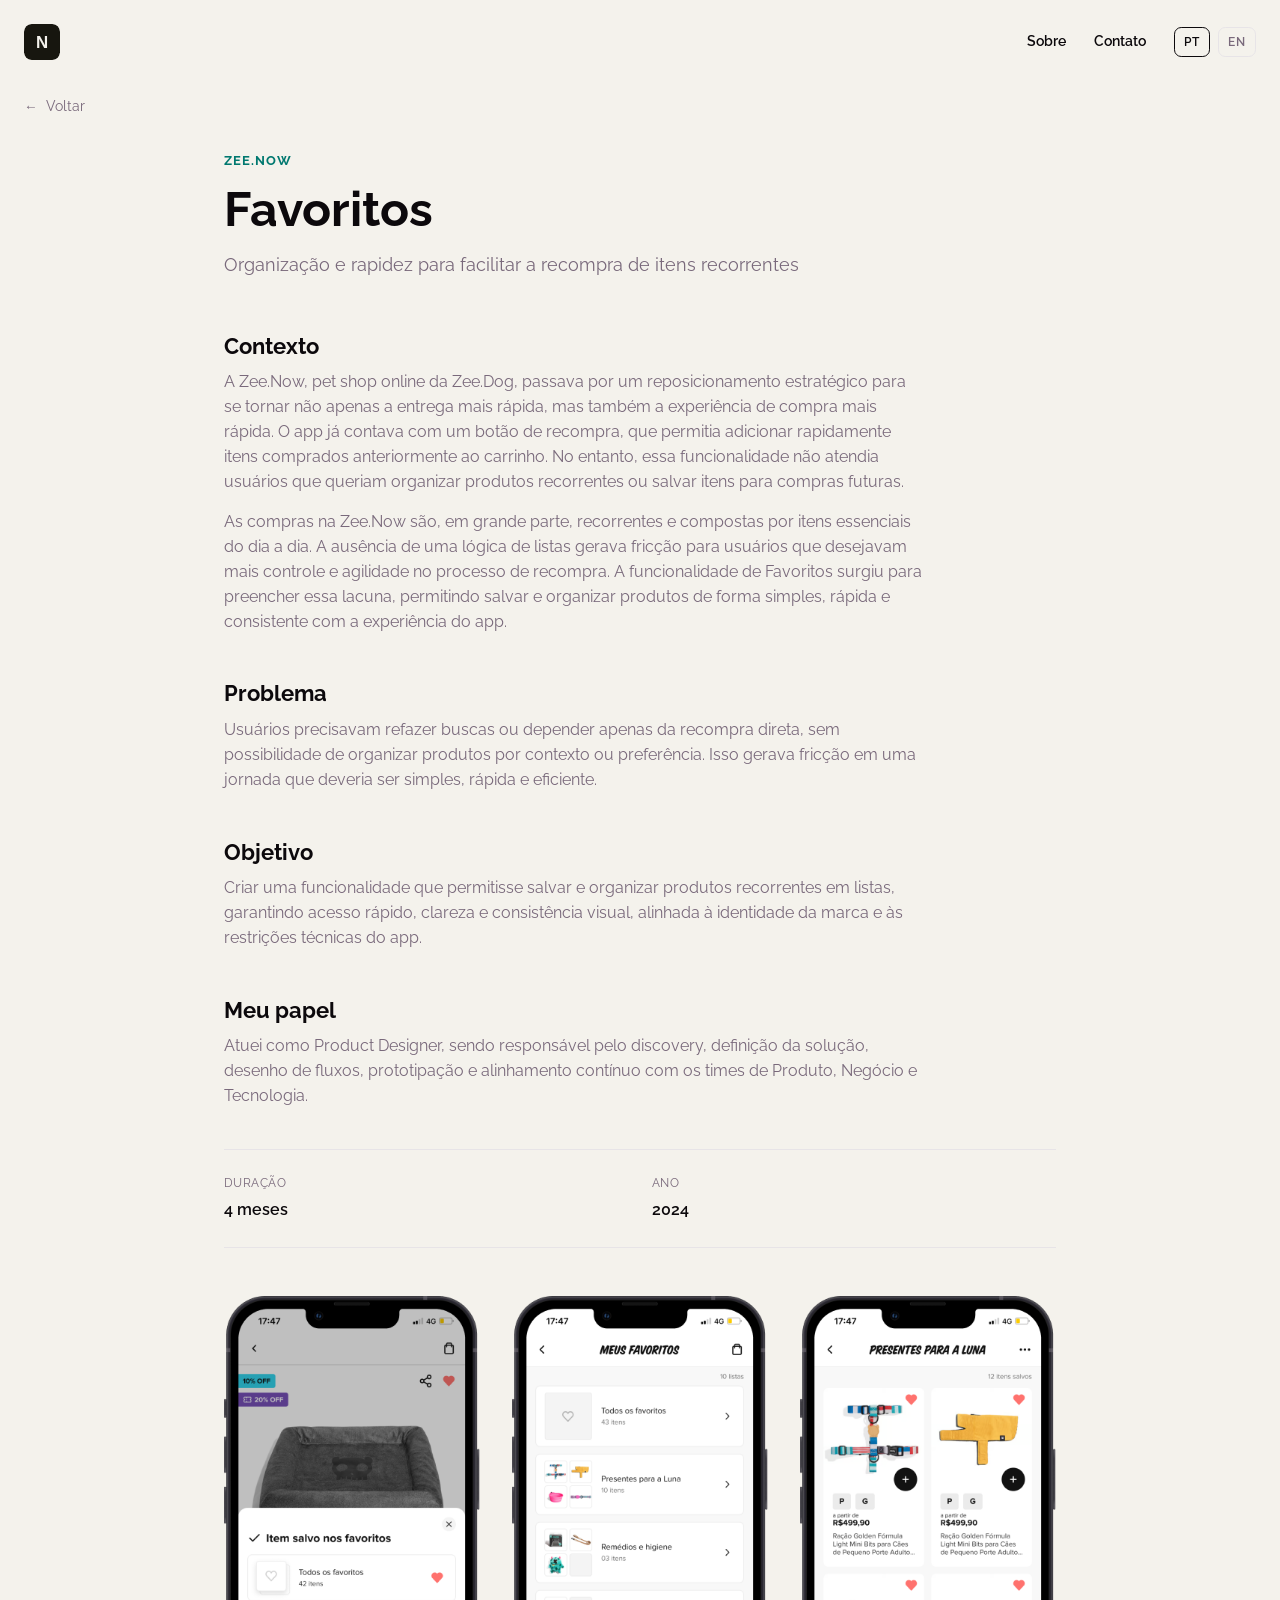
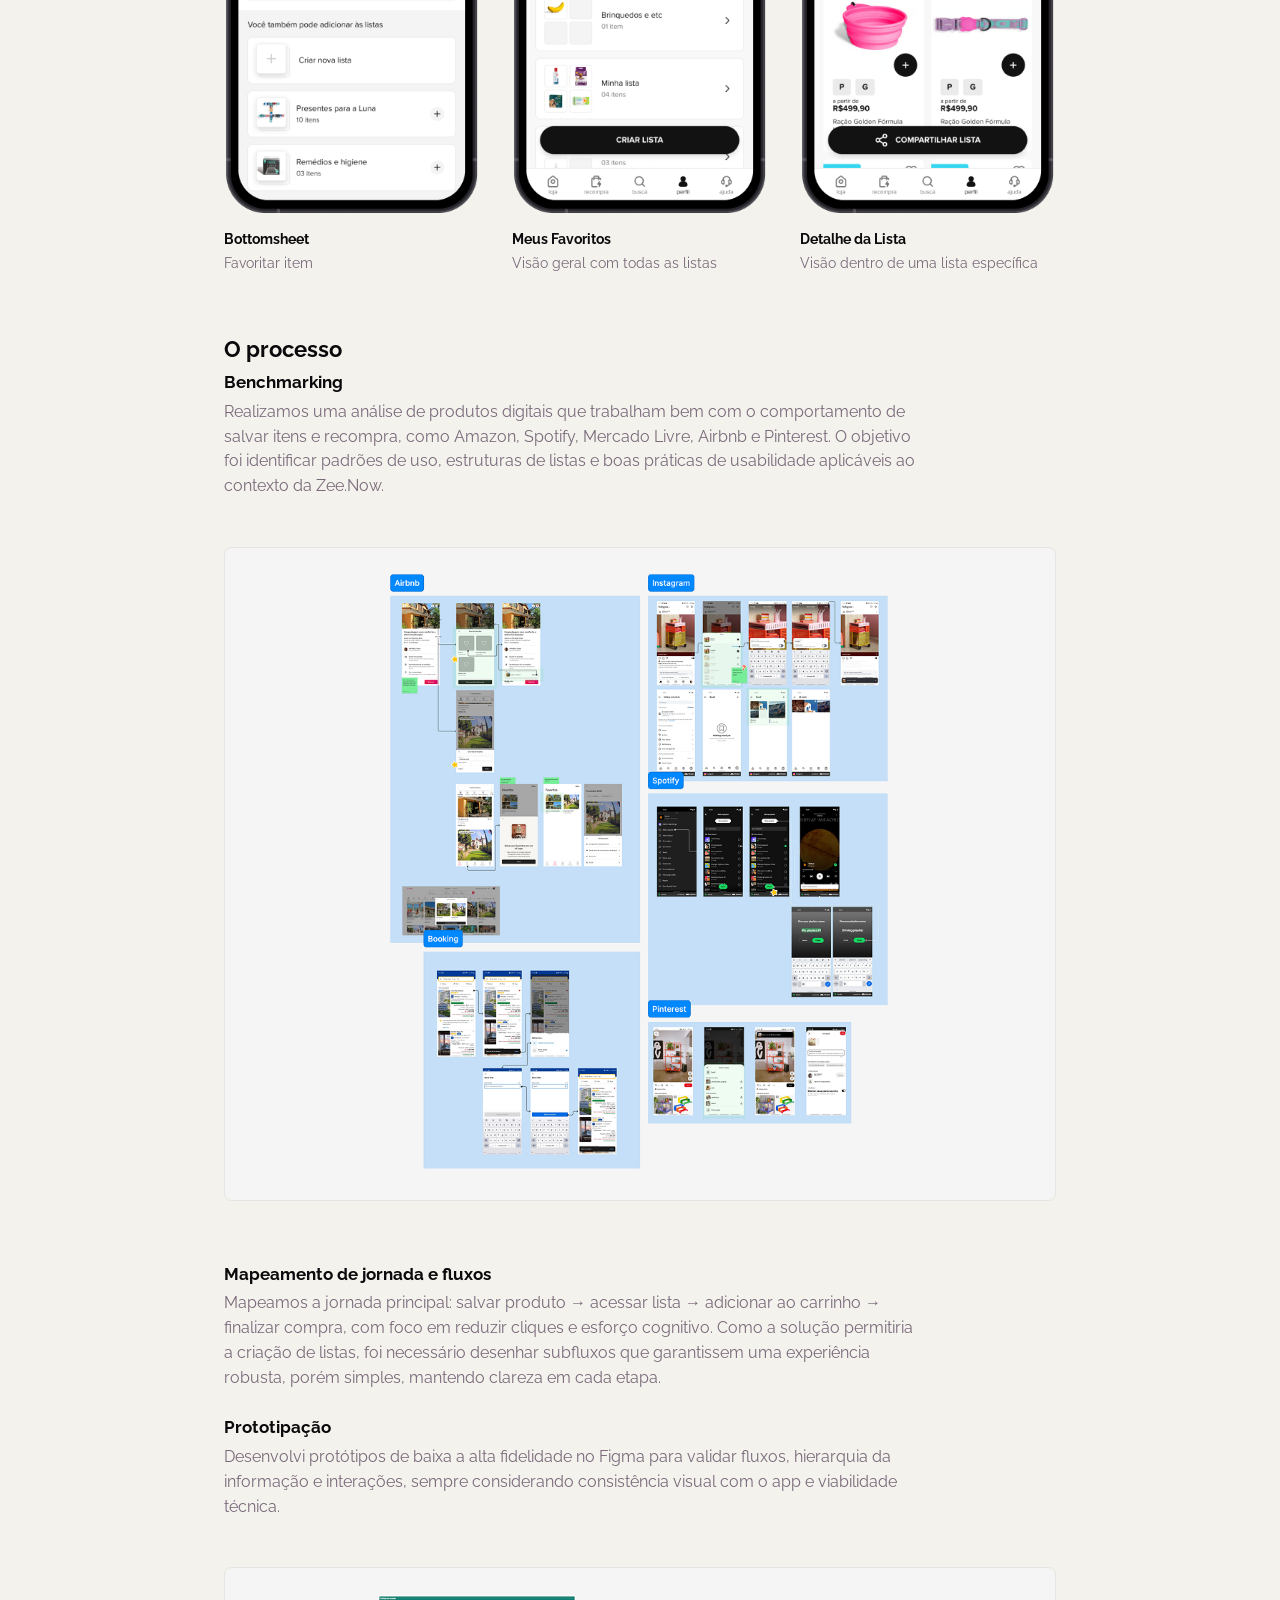
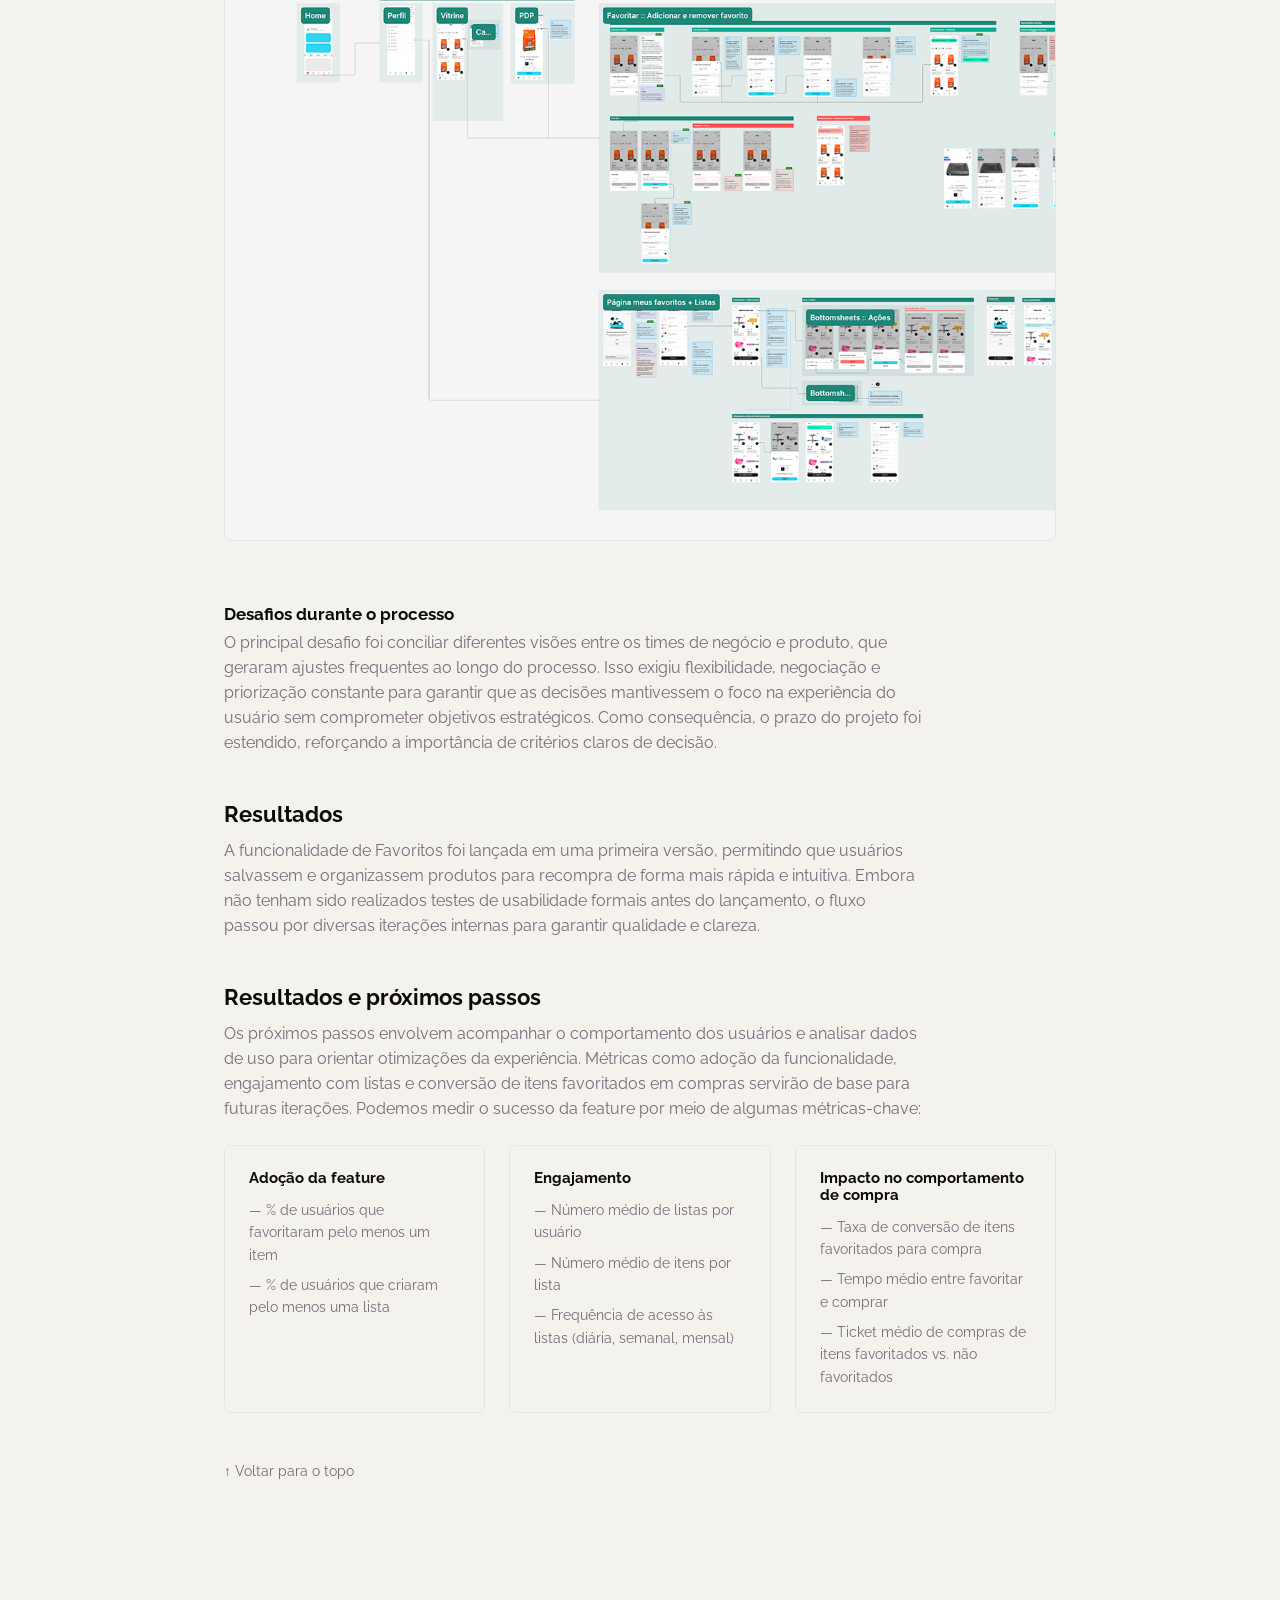
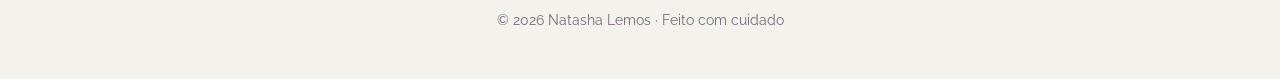
==== commit 7e7c7f2a: "Volta o header das páginas de case para Sobre e Contato" ====
--- a/projetos/favoritos-zee-now.html
+++ b/projetos/favoritos-zee-now.html
@@ -30,14 +30,13 @@
     </a>
 
     <nav class="site-nav__links">
-      <a href="../index.html#work">
-        <span class="i18n" data-lang="pt">Outros trabalhos</span>
-        <span class="i18n" data-lang="en" hidden>Other work</span>
+      <a href="../index.html#about">
+        <span class="i18n" data-lang="pt">Sobre</span>
+        <span class="i18n" data-lang="en" hidden>About</span>
       </a>
-      <a href="https://www.linkedin.com/in/natashalemos/" target="_blank" rel="noopener">LinkedIn</a>
-      <a href="../assets/CV-NatashaLemosFerreira.pdf" download>
-        <span class="i18n" data-lang="pt">Currículo</span>
-        <span class="i18n" data-lang="en" hidden>Resume</span>
+      <a href="../index.html#contact">
+        <span class="i18n" data-lang="pt">Contato</span>
+        <span class="i18n" data-lang="en" hidden>Contact</span>
       </a>
       <div class="lang-toggle" role="group" aria-label="Idioma / Language">
         <button type="button" class="lang-btn is-active" data-lang="pt" aria-pressed="true">PT</button>
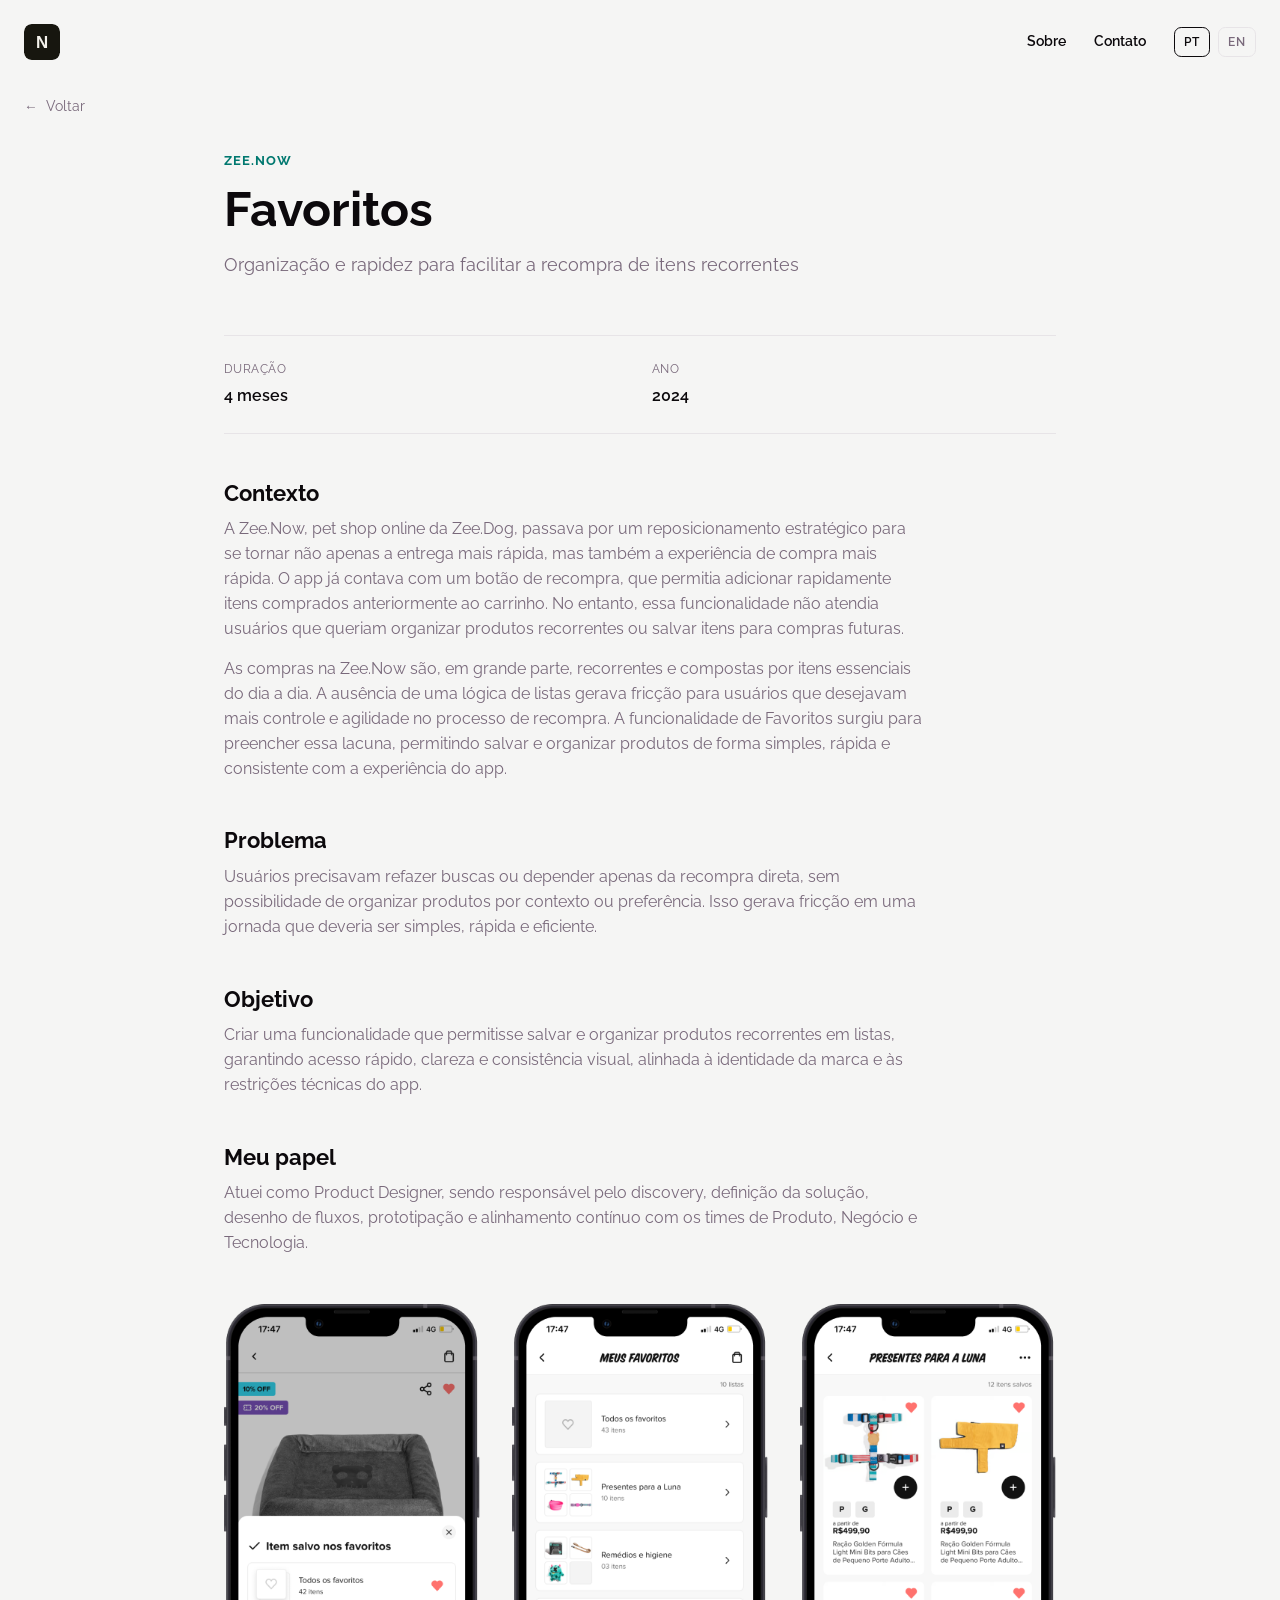
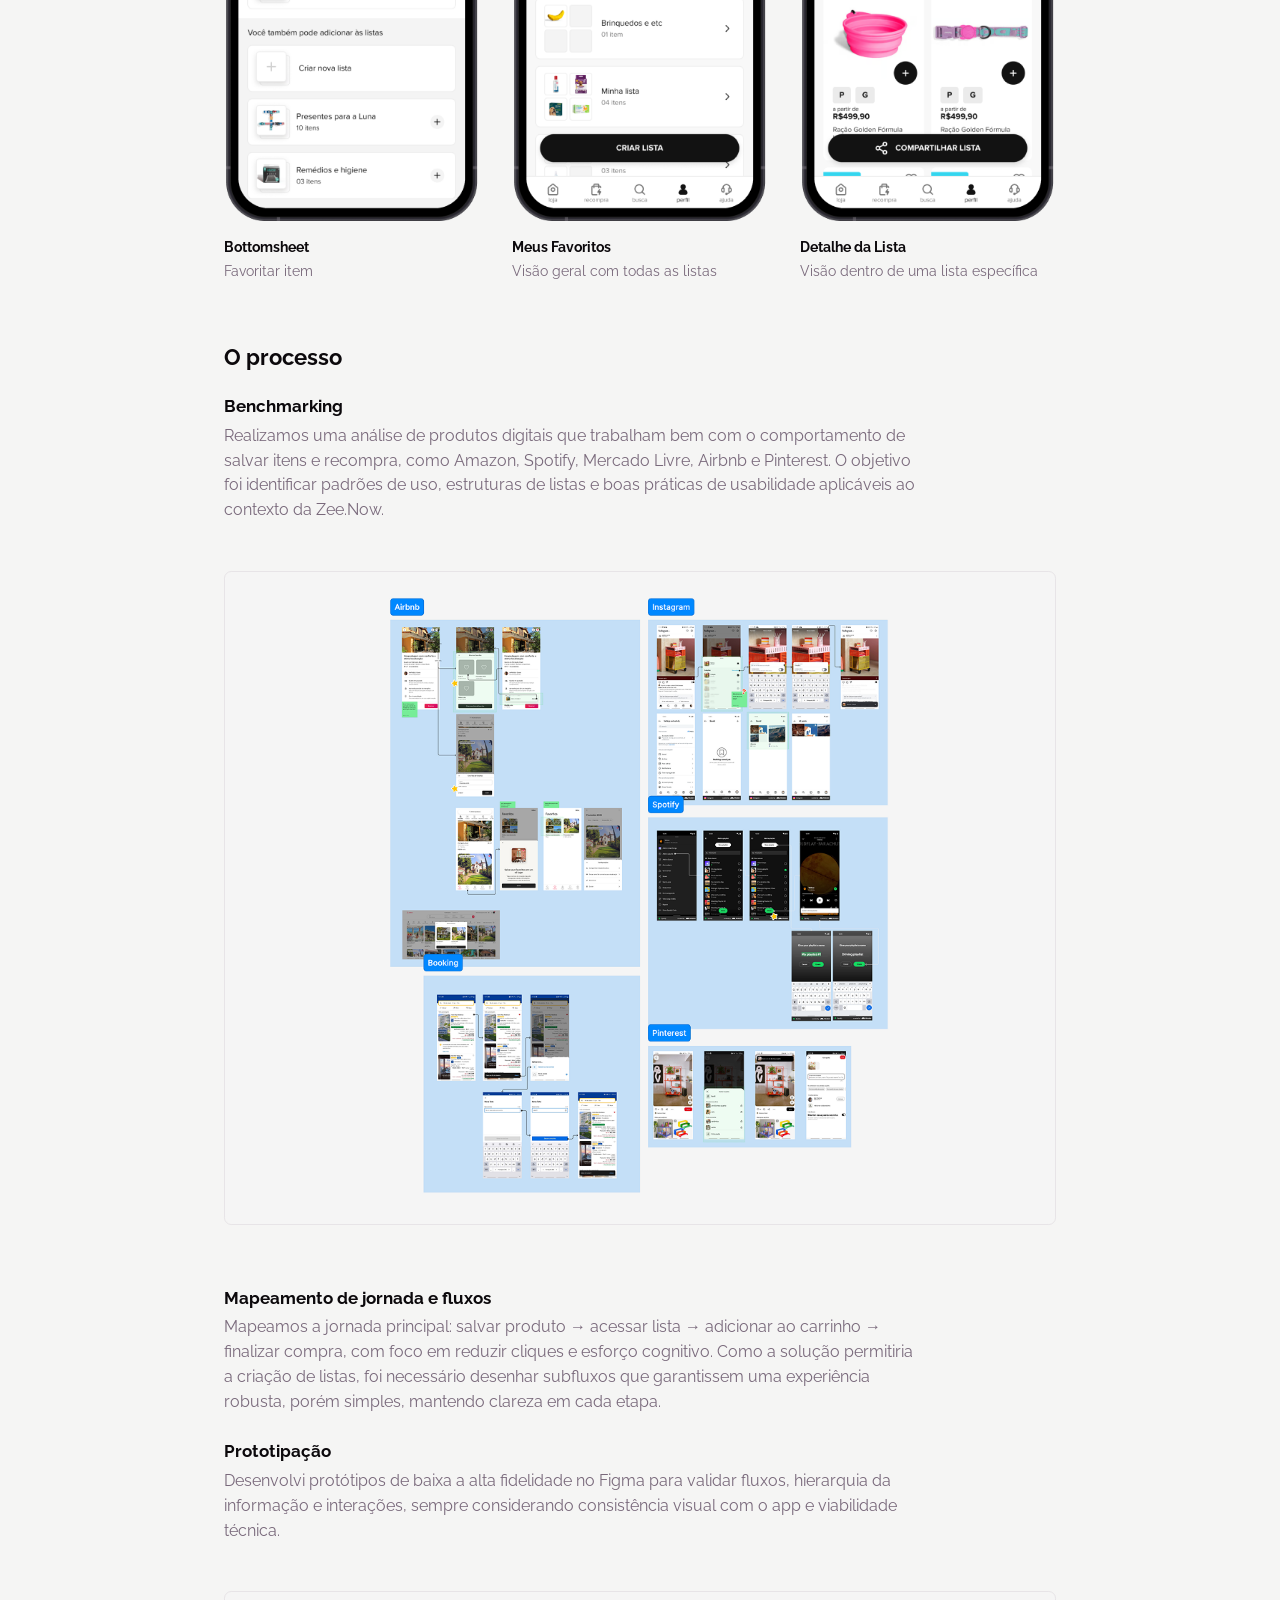
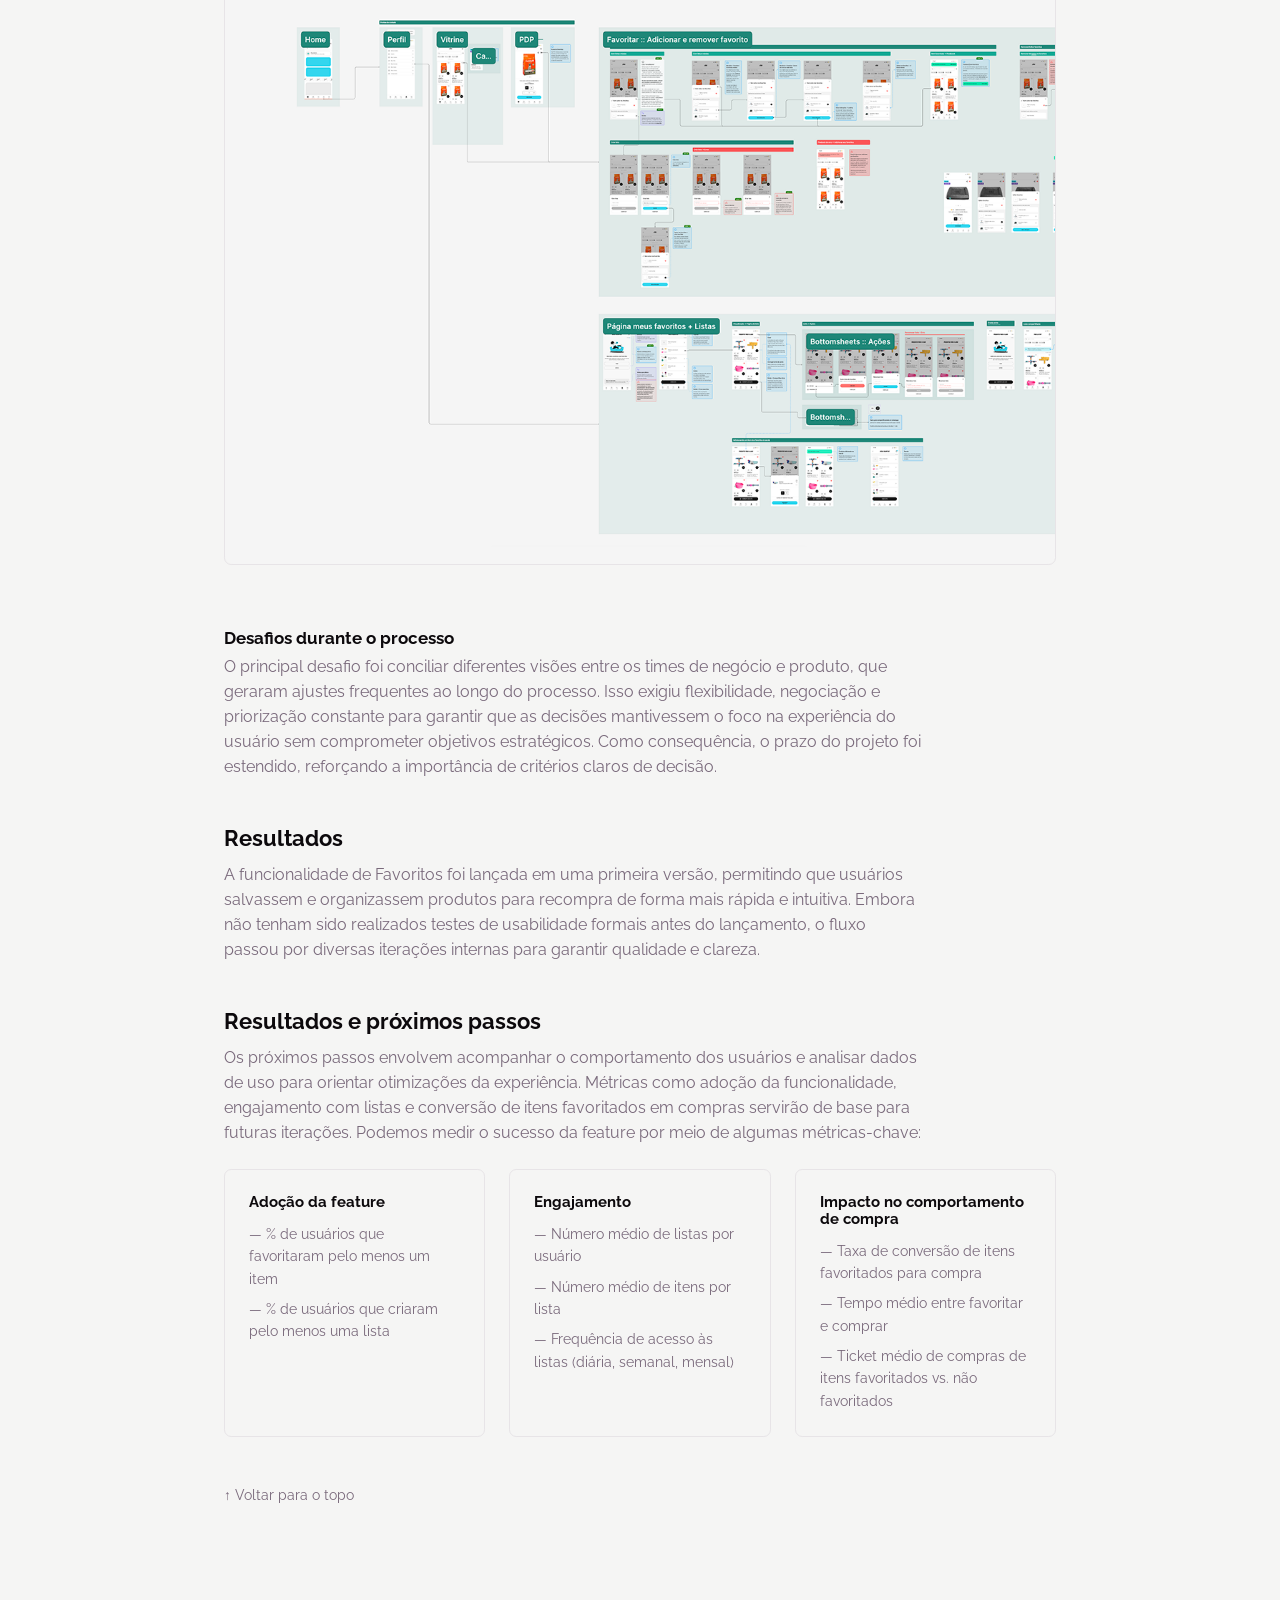
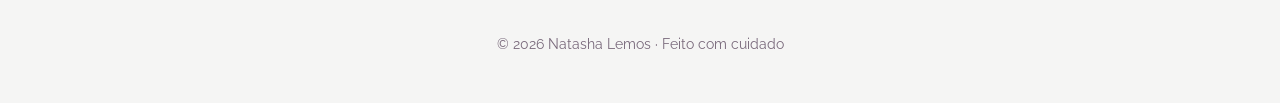
==== commit 1fe22339: "Move os metadados do case para logo abaixo do título" ====
--- a/projetos/favoritos-zee-now.html
+++ b/projetos/favoritos-zee-now.html
@@ -10,7 +10,7 @@
   <meta property="og:url" content="https://natashalemos.vercel.app/projetos/favoritos-zee-now.html" />
   <meta property="og:title" content="Favoritos · Zee.Now · Natasha Lemos" />
   <meta property="og:description" content="Organização e rapidez para facilitar a recompra de itens recorrentes na Zee.Now." />
-  <meta property="og:image" content="https://natashalemos.vercel.app/assets/og-image.png" />
+  <meta property="og:image" content="https://natashalemos.vercel.app/assets/og-image.png?v=2" />
   <meta property="og:image:width" content="1200" />
   <meta property="og:image:height" content="630" />
   <meta name="twitter:card" content="summary_large_image" />
@@ -67,57 +67,8 @@
       </p>
     </header>
 
-    <!-- ========================== CONTEXTO ========================== -->
-    <section class="section case-section">
-      <h2>
-        <span class="i18n" data-lang="pt">Contexto</span>
-        <span class="i18n" data-lang="en" hidden>Context</span>
-      </h2>
-      <p>
-        <span class="i18n" data-lang="pt">A Zee.Now, pet shop online da Zee.Dog, passava por um reposicionamento estratégico para se tornar não apenas a entrega mais rápida, mas também a experiência de compra mais rápida. O app já contava com um botão de recompra, que permitia adicionar rapidamente itens comprados anteriormente ao carrinho. No entanto, essa funcionalidade não atendia usuários que queriam organizar produtos recorrentes ou salvar itens para compras futuras.</span>
-        <span class="i18n" data-lang="en" hidden>Zee.Now, Zee.Dog's online pet shop, was going through a strategic repositioning to become not just the fastest delivery, but also the fastest shopping experience. The app already had a repurchase button that let users quickly add previously bought items to the cart. That feature, however, did not serve users who wanted to organize recurring products or save items for future purchases.</span>
-      </p>
-      <p>
-        <span class="i18n" data-lang="pt">As compras na Zee.Now são, em grande parte, recorrentes e compostas por itens essenciais do dia a dia. A ausência de uma lógica de listas gerava fricção para usuários que desejavam mais controle e agilidade no processo de recompra. A funcionalidade de Favoritos surgiu para preencher essa lacuna, permitindo salvar e organizar produtos de forma simples, rápida e consistente com a experiência do app.</span>
-        <span class="i18n" data-lang="en" hidden>Purchases on Zee.Now are largely recurring and made up of everyday essentials. The absence of any list logic created friction for users who wanted more control and speed when repurchasing. The Favorites feature emerged to fill that gap, letting people save and organize products in a way that is simple, fast, and consistent with the app experience.</span>
-      </p>
-    </section>
-
-    <!-- ========================== PROBLEMA ========================== -->
-    <section class="section case-section">
-      <h2>
-        <span class="i18n" data-lang="pt">Problema</span>
-        <span class="i18n" data-lang="en" hidden>Problem</span>
-      </h2>
-      <p>
-        <span class="i18n" data-lang="pt">Usuários precisavam refazer buscas ou depender apenas da recompra direta, sem possibilidade de organizar produtos por contexto ou preferência. Isso gerava fricção em uma jornada que deveria ser simples, rápida e eficiente.</span>
-        <span class="i18n" data-lang="en" hidden>Users had to redo searches or rely solely on direct repurchase, with no way to organize products by context or preference. This created friction in a journey that should have been simple, fast, and efficient.</span>
-      </p>
-    </section>
-
-    <!-- ========================== OBJETIVO ========================== -->
-    <section class="section case-section">
-      <h2>
-        <span class="i18n" data-lang="pt">Objetivo</span>
-        <span class="i18n" data-lang="en" hidden>Goal</span>
-      </h2>
-      <p>
-        <span class="i18n" data-lang="pt">Criar uma funcionalidade que permitisse salvar e organizar produtos recorrentes em listas, garantindo acesso rápido, clareza e consistência visual, alinhada à identidade da marca e às restrições técnicas do app.</span>
-        <span class="i18n" data-lang="en" hidden>Create a feature that would let users save and organize recurring products into lists, ensuring fast access, clarity, and visual consistency, aligned with the brand identity and the app's technical constraints.</span>
-      </p>
-    </section>
-
-    <!-- ========================= MEU PAPEL ========================== -->
-    <section class="section case-section">
-      <h2>
-        <span class="i18n" data-lang="pt">Meu papel</span>
-        <span class="i18n" data-lang="en" hidden>My role</span>
-      </h2>
-      <p>
-        <span class="i18n" data-lang="pt">Atuei como Product Designer, sendo responsável pelo discovery, definição da solução, desenho de fluxos, prototipação e alinhamento contínuo com os times de Produto, Negócio e Tecnologia.</span>
-        <span class="i18n" data-lang="en" hidden>I worked as Product Designer, responsible for discovery, solution definition, flow design, prototyping, and ongoing alignment with the Product, Business, and Technology teams.</span>
-      </p>
-
+    <!-- ====================== METADADOS ====================== -->
+    <section class="section case-meta">
       <dl class="meta-grid">
         <div>
           <dt>
@@ -137,6 +88,59 @@
           <dd>2024</dd>
         </div>
       </dl>
+    </section>
+
+    <!-- ========================== CONTEXTO ========================== -->
+    <section class="section case-section">
+      <h2>
+        <span class="i18n" data-lang="pt">Contexto</span>
+        <span class="i18n" data-lang="en" hidden>Context</span>
+      </h2>
+      <p>
+        <span class="i18n" data-lang="pt">A Zee.Now, pet shop online da Zee.Dog, passava por um reposicionamento estratégico para se tornar não apenas a entrega mais rápida, mas também a experiência de compra mais rápida. O app já contava com um botão de recompra, que permitia adicionar rapidamente itens comprados anteriormente ao carrinho. No entanto, essa funcionalidade não atendia usuários que queriam organizar produtos recorrentes ou salvar itens para compras futuras.</span>
+        <span class="i18n" data-lang="en" hidden>Zee.Now, Zee.Dog's online pet shop, was going through a strategic repositioning to become not just the fastest delivery, but also the fastest shopping experience. The app already had a repurchase button that let users quickly add previously bought items to the cart. That feature, however, did not serve users who wanted to organize recurring products or save items for future purchases.</span>
+      </p>
+      <p>
+        <span class="i18n" data-lang="pt">As compras na Zee.Now são, em grande parte, recorrentes e compostas por itens essenciais do dia a dia. A ausência de uma lógica de listas gerava fricção para usuários que desejavam mais controle e agilidade no processo de recompra. A funcionalidade de Favoritos surgiu para preencher essa lacuna, permitindo salvar e organizar produtos de forma simples, rápida e consistente com a experiência do app.</span>
+        <span class="i18n" data-lang="en" hidden>Purchases on Zee.Now are largely recurring and made up of everyday essentials. The absence of any list logic created friction for users who wanted more control and speed when repurchasing. The Favorites feature emerged to fill that gap, letting people save and organize products in a way that is simple, fast, and consistent with the app experience.</span>
+      </p>
+    </section>
+
+    <!-- ========================== PROBLEMA ========================== -->
+    <section class="section case-section">
+      <h2>
+        <span class="i18n" data-lang="pt">Problema</span>
+        <span class="i18n" data-lang="en" hidden>Problem</span>
+      </h2>
+      <p>
+        <span class="i18n" data-lang="pt">Usuários precisavam refazer buscas ou depender apenas da recompra direta, sem possibilidade de organizar produtos por contexto ou preferência. Isso gerava fricção em uma jornada que deveria ser simples, rápida e eficiente.</span>
+        <span class="i18n" data-lang="en" hidden>Users had to redo searches or rely solely on direct repurchase, with no way to organize products by context or preference. This created friction in a journey that should have been simple, fast, and efficient.</span>
+      </p>
+    </section>
+
+    <!-- ========================== OBJETIVO ========================== -->
+    <section class="section case-section">
+      <h2>
+        <span class="i18n" data-lang="pt">Objetivo</span>
+        <span class="i18n" data-lang="en" hidden>Goal</span>
+      </h2>
+      <p>
+        <span class="i18n" data-lang="pt">Criar uma funcionalidade que permitisse salvar e organizar produtos recorrentes em listas, garantindo acesso rápido, clareza e consistência visual, alinhada à identidade da marca e às restrições técnicas do app.</span>
+        <span class="i18n" data-lang="en" hidden>Create a feature that would let users save and organize recurring products into lists, ensuring fast access, clarity, and visual consistency, aligned with the brand identity and the app's technical constraints.</span>
+      </p>
+    </section>
+
+    <!-- ========================= MEU PAPEL ========================== -->
+    <section class="section case-section">
+      <h2>
+        <span class="i18n" data-lang="pt">Meu papel</span>
+        <span class="i18n" data-lang="en" hidden>My role</span>
+      </h2>
+      <p>
+        <span class="i18n" data-lang="pt">Atuei como Product Designer, sendo responsável pelo discovery, definição da solução, desenho de fluxos, prototipação e alinhamento contínuo com os times de Produto, Negócio e Tecnologia.</span>
+        <span class="i18n" data-lang="en" hidden>I worked as Product Designer, responsible for discovery, solution definition, flow design, prototyping, and ongoing alignment with the Product, Business, and Technology teams.</span>
+      </p>
+
     </section>
 
     <!-- ===================== TELAS DA SOLUÇÃO ======================= -->
--- a/css/style.css
+++ b/css/style.css
@@ -5,7 +5,7 @@
    (estilo Luma, base Mauve, acento Teal, radius Small, fonte Raleway).
    A cor de fundo é a original do portfólio, não a do preset. */
 :root {
-  --bg: #f4f2ec;
+  --bg: #f5f5f4;
   --text: oklch(0.145 0.008 326);
   --muted: oklch(0.542 0.034 322.5);
   --accent: oklch(0.511 0.096 186.391);
@@ -86,7 +86,7 @@
 /* Enquanto a página está no topo, o header fica transparente sobre o hero.
    Ao rolar, js/main.js adiciona esta classe e ele vira um vidro fosco. */
 .site-nav.is-scrolled {
-  background: rgba(244, 242, 236, 0.75);
+  background: rgba(245, 245, 244, 0.75);
   border-bottom-color: var(--border);
   backdrop-filter: blur(10px);
   -webkit-backdrop-filter: blur(10px);
@@ -191,7 +191,10 @@
 .hero__subtitle {
   color: var(--muted);
   font-size: clamp(1rem, 2.2vw, 1.25rem);
-  max-width: 45ch;
+  /* Largura suficiente para o texto fechar em duas linhas, e o balance
+     distribui as palavras para nenhuma ficar sozinha na última. */
+  max-width: 58ch;
+  text-wrap: balance;
 }
 
 .scroll-hint {
@@ -227,7 +230,8 @@
   display: flex;
 }
 
-.work-card > a {
+.work-card > a,
+.work-card > div {
   display: flex;
   flex-direction: column;
   width: 100%;
@@ -246,36 +250,35 @@
   box-shadow: 0 8px 24px rgba(0, 0, 0, 0.06);
 }
 
-/* Miniatura abstrata no topo do card (puramente decorativa) */
-.work-card__preview {
-  display: flex;
-  flex-direction: column;
-  justify-content: center;
-  gap: 0.6rem;
-  height: 150px;
-  padding: 1.5rem;
-  background: color-mix(in oklab, var(--accent) 7%, transparent);
+/* Card de projeto ainda em construção: não é link (a página não existe
+   ainda). O selo e a borda tracejada sinalizam o estado. */
+.work-card--wip > div {
+  border-style: dashed;
+  cursor: default;
+}
+
+.work-card__badge {
+  align-self: flex-start;
+  padding: 0.3rem 0.7rem;
+  border: 1px solid var(--muted);
+  border-radius: var(--radius);
+  color: var(--muted);
+  font-size: 0.7rem;
+  font-weight: 700;
+  text-transform: uppercase;
+  letter-spacing: 0.06em;
+}
+
+/* Capa do projeto no topo do card.
+   As capas têm proporções diferentes, então a altura é fixa e a imagem é
+   recortada pelo centro (object-fit: cover) para os cards se alinharem. */
+.work-card__cover {
+  display: block;
+  width: 100%;
+  height: 190px;
+  object-fit: cover;
+  object-position: center;
   border-bottom: 1px solid var(--border);
-}
-
-.work-card__preview span {
-  display: block;
-  height: 10px;
-  border-radius: var(--radius);
-  background: color-mix(in oklab, var(--accent) 22%, transparent);
-}
-
-.work-card__preview span:nth-child(1) {
-  width: 45%;
-  background: var(--accent);
-}
-
-.work-card__preview span:nth-child(2) {
-  width: 80%;
-}
-
-.work-card__preview span:nth-child(3) {
-  width: 62%;
 }
 
 .work-card__body {
@@ -552,6 +555,16 @@
   border-bottom: 1px solid var(--border);
 }
 
+/* Faixa de metadados (Time / Duração / Ano) logo abaixo do título do case */
+.case-meta {
+  padding-top: 0;
+  padding-bottom: 3rem;
+}
+
+.case-meta .meta-grid {
+  margin-top: 0;
+}
+
 .meta-grid dt {
   font-size: 0.75rem;
   text-transform: uppercase;
@@ -575,7 +588,9 @@
   margin: 1.75rem 0 0.5rem;
 }
 
-.case-section h3:first-of-type {
+/* Só zera o espaço acima quando o h3 é o primeiro elemento da seção —
+   se vier depois de um parágrafo, ele mantém o respiro. */
+.case-section > h3:first-child {
   margin-top: 0;
 }
 
@@ -650,6 +665,17 @@
   font-size: 0.85rem;
 }
 
+/* Vídeo do case. O preload="none" no HTML faz o arquivo só baixar quando a
+   pessoa aperta play — até lá aparece só a imagem de capa (poster). */
+.case-figure video {
+  display: block;
+  width: 100%;
+  height: auto;
+  border: 1px solid var(--border);
+  border-radius: var(--radius);
+  background: var(--text);
+}
+
 /* Trio de telas de celular, lado a lado */
 .screens {
   display: grid;
@@ -715,6 +741,132 @@
   content: "— ";
 }
 
+/* Observação/ressalva no fim de uma seção do case */
+.case-note {
+  margin-top: 1.5rem;
+  padding-left: 1rem;
+  border-left: 2px solid var(--border);
+  font-size: 0.9rem;
+}
+
+/* Pergunta/frase de virada dentro do texto do case */
+.case-pullquote {
+  margin: 1.5rem 0;
+  padding-left: 1.25rem;
+  border-left: 3px solid var(--accent);
+  font-family: var(--font-heading);
+  font-size: 1.15rem;
+  font-weight: 600;
+  line-height: 1.4;
+}
+
+.case-section .case-pullquote {
+  color: var(--text);
+  max-width: 60ch;
+}
+
+/* Bloco de uma métrica: título, números de "antes" e o que seria acompanhado */
+.metric-block {
+  padding: 1.75rem;
+  border: 1px solid var(--border);
+  border-radius: var(--radius);
+  margin-top: 1.5rem;
+}
+
+.metric-block h3 {
+  margin: 0 0 1.25rem;
+  font-size: 1.1rem;
+}
+
+.metric-block__label {
+  font-size: 0.75rem;
+  font-weight: 700;
+  text-transform: uppercase;
+  letter-spacing: 0.06em;
+  color: var(--muted);
+  margin-bottom: 0.75rem;
+}
+
+.case-section .metric-block__label {
+  color: var(--muted);
+}
+
+.metric-block__stats {
+  display: grid;
+  grid-template-columns: repeat(auto-fit, minmax(150px, 1fr));
+  gap: 1.25rem;
+  margin-bottom: 1.25rem;
+}
+
+.metric-block__stats strong {
+  display: block;
+  font-family: var(--font-heading);
+  font-size: 1.75rem;
+  font-weight: 800;
+  color: var(--accent);
+  line-height: 1.1;
+}
+
+.metric-block__stats span {
+  color: var(--muted);
+  font-size: 0.8rem;
+}
+
+.metric-block p + .metric-block__label {
+  margin-top: 1.25rem;
+}
+
+/* ===================================================================
+   Índice lateral das seções do case (montado por js/main.js)
+   Só aparece quando há folga real ao lado da coluna de texto.
+   =================================================================== */
+.case-toc {
+  display: none;
+}
+
+@media (min-width: 1320px) {
+  .case-toc {
+    display: block;
+    position: fixed;
+    top: 50%;
+    transform: translateY(-50%);
+    /* Encosta o índice à direita da coluna de conteúdo, não da janela,
+       para acompanhar o texto em qualquer largura de tela. */
+    left: calc(50% + (var(--maxw) / 2) + 1.5rem);
+    width: 160px;
+    max-height: 72vh;
+    overflow-y: auto;
+    z-index: 40;
+  }
+}
+
+.case-toc ol {
+  display: flex;
+  flex-direction: column;
+}
+
+.case-toc a {
+  display: block;
+  padding: 0.45rem 0.8rem;
+  border-left: 2px solid var(--border);
+  color: var(--muted);
+  font-size: 0.8rem;
+  line-height: 1.3;
+  text-decoration: none;
+  transition: color 0.2s ease, border-color 0.2s ease;
+}
+
+.case-toc a:hover {
+  color: var(--text);
+  border-left-color: var(--muted);
+}
+
+.case-toc a.is-active {
+  color: var(--accent);
+  border-left-color: var(--accent);
+  font-weight: 700;
+}
+
 /* Link "voltar ao topo" no fim do case */
 .to-top {
   display: block;
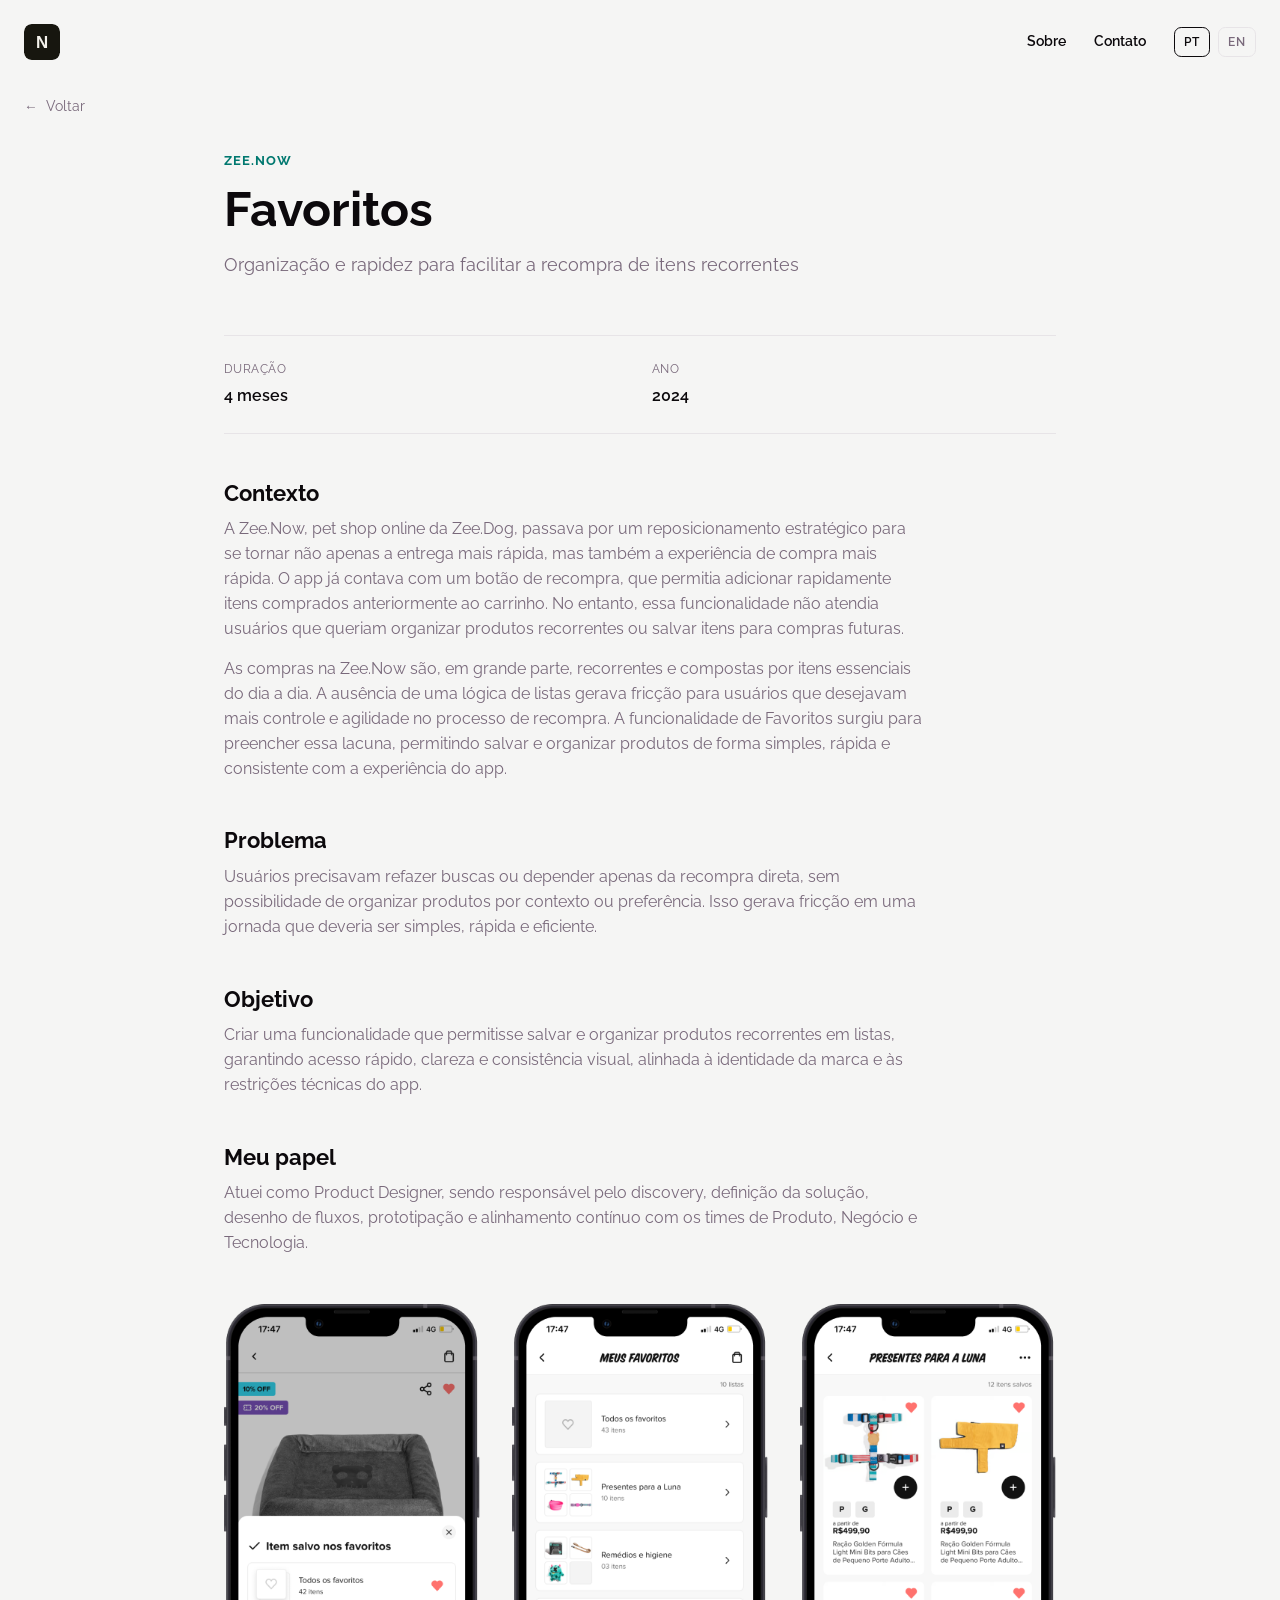
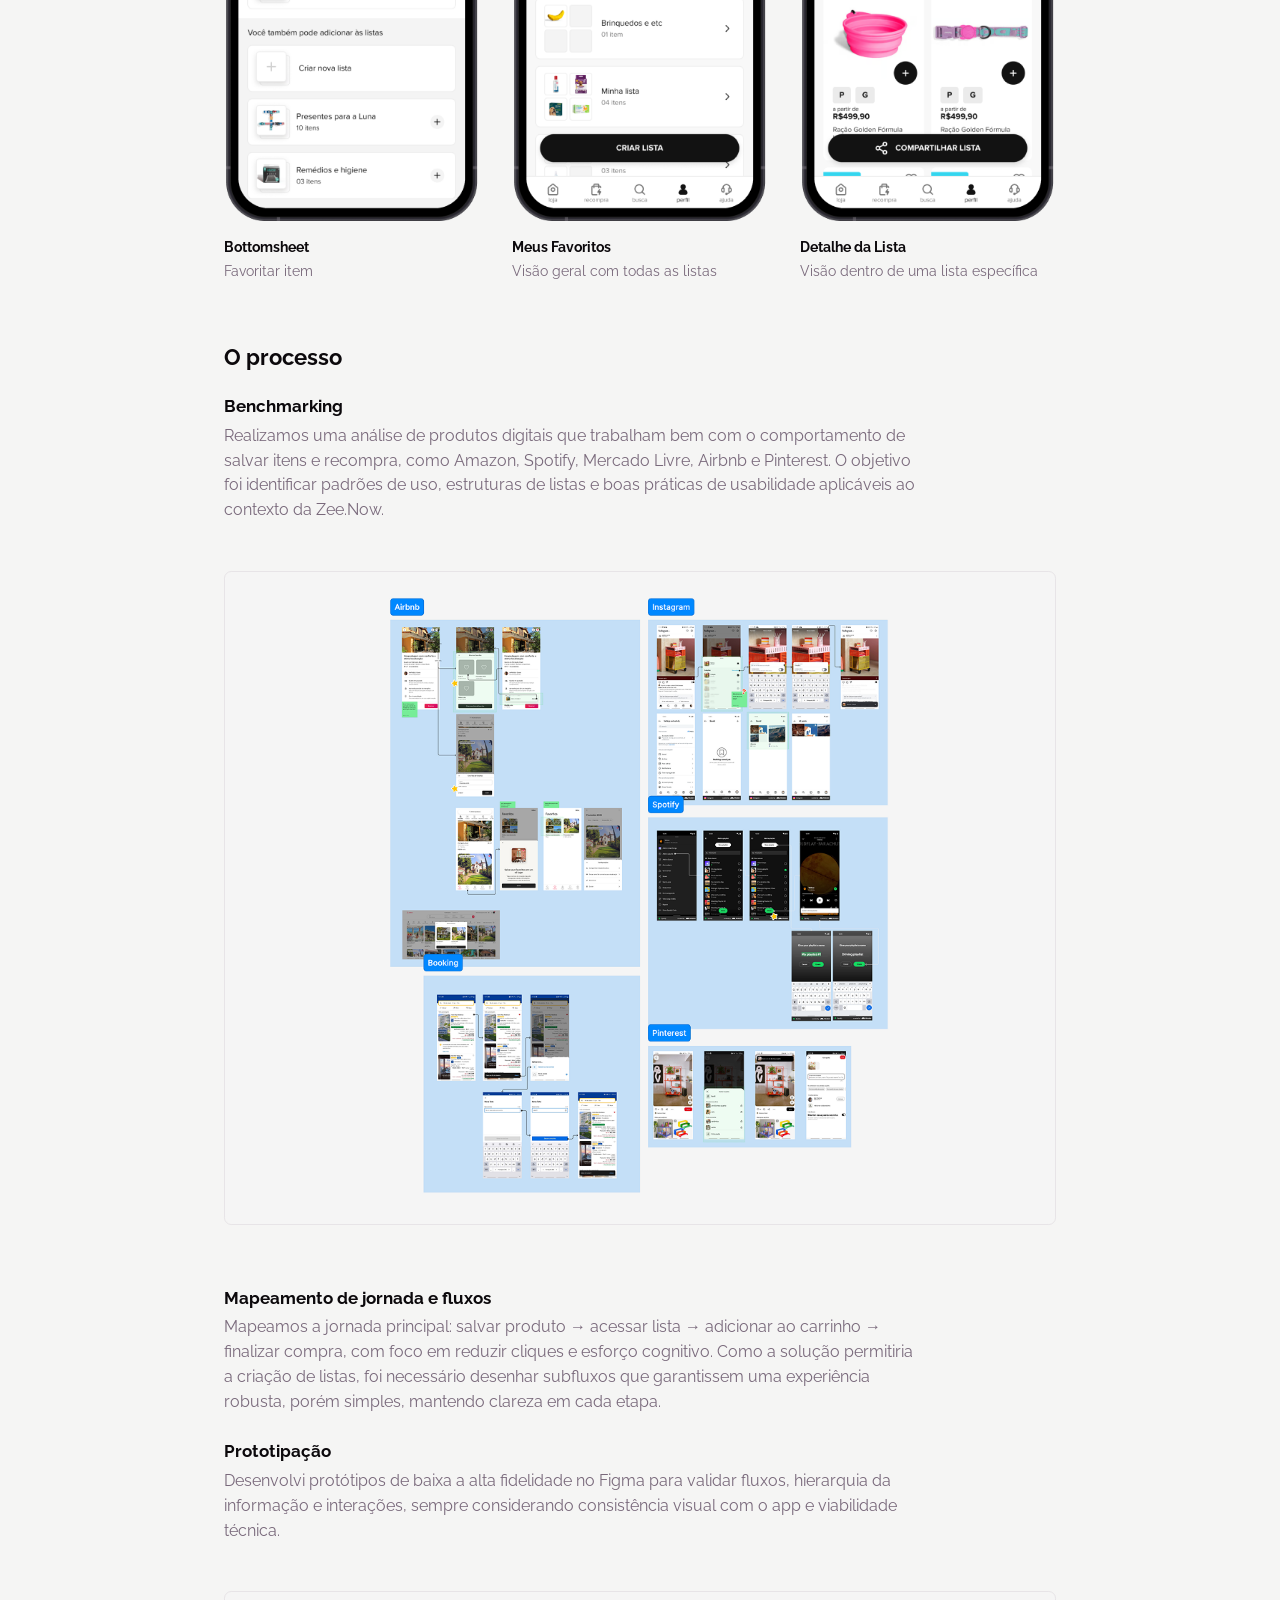
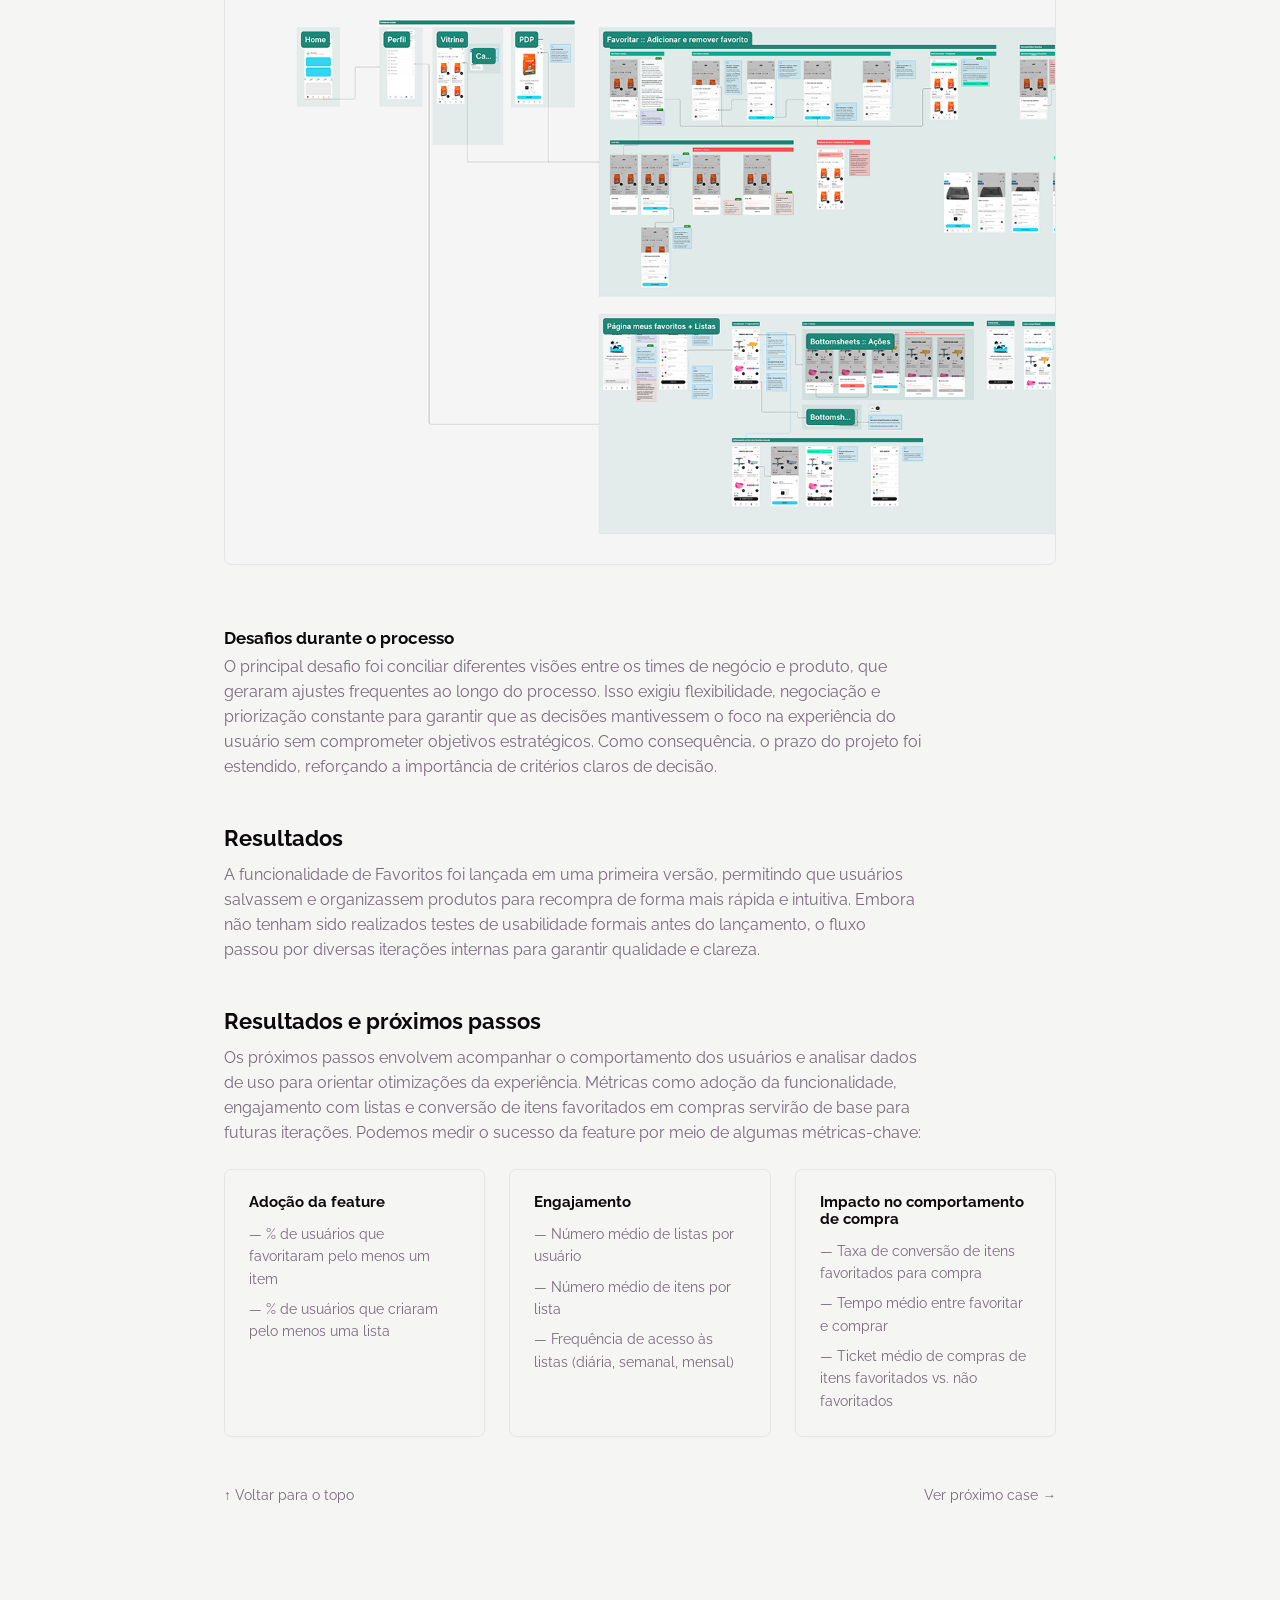
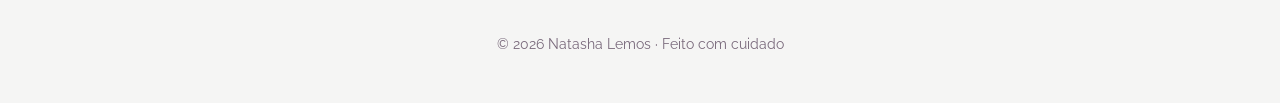
==== commit d71eee36: "Adiciona link para o próximo case no rodapé das páginas de projeto" ====
--- a/projetos/favoritos-zee-now.html
+++ b/projetos/favoritos-zee-now.html
@@ -319,11 +319,19 @@
       </div>
     </section>
 
-    <a class="to-top" href="#topo">
-      <span aria-hidden="true">↑</span>
-      <span class="i18n" data-lang="pt">Voltar para o topo</span>
-      <span class="i18n" data-lang="en" hidden>Back to top</span>
-    </a>
+    <nav class="case-nav">
+      <a class="to-top" href="#topo">
+        <span aria-hidden="true">↑</span>
+        <span class="i18n" data-lang="pt">Voltar para o topo</span>
+        <span class="i18n" data-lang="en" hidden>Back to top</span>
+      </a>
+
+      <a class="next-case" href="vitrines-cards-vivo.html">
+        <span class="i18n" data-lang="pt">Ver próximo case</span>
+        <span class="i18n" data-lang="en" hidden>Next case</span>
+        <span aria-hidden="true">→</span>
+      </a>
+    </nav>
   </main>
 
   <footer class="footer">
--- a/css/style.css
+++ b/css/style.css
@@ -665,6 +665,58 @@
   font-size: 0.85rem;
 }
 
+/* Prints de tela de celular: em retrato, ocupar a largura toda esticaria
+   demais a imagem, então essas ficam estreitas e centralizadas. */
+.case-figure--narrow {
+  max-width: 480px;
+}
+
+/* Par desktop + mobile lado a lado, como aparece na apresentação.
+   Cada par informa a proporção real das duas imagens em --cols, para que
+   elas fiquem alinhadas e na mesma escala. */
+.figure-pair {
+  display: grid;
+  grid-template-columns: var(--cols, 3fr 1fr);
+  gap: 1.5rem;
+  align-items: start;
+  max-width: var(--maxw);
+  margin: 0 auto;
+  padding: 0 1.5rem 4rem;
+}
+
+.figure-pair figure {
+  margin: 0;
+}
+
+.figure-pair img {
+  display: block;
+  width: 100%;
+  height: auto;
+  border: 1px solid var(--border);
+  border-radius: var(--radius);
+}
+
+.figure-pair figcaption {
+  margin-top: 0.75rem;
+  color: var(--muted);
+  font-size: 0.85rem;
+}
+
+/* Nota de rodapé de uma imagem ou de um par */
+.figure-note {
+  max-width: var(--maxw);
+  margin: -3rem auto 0;
+  padding: 0 1.5rem 4rem;
+  color: var(--muted);
+  font-size: 0.8rem;
+}
+
+@media (max-width: 640px) {
+  .figure-pair {
+    grid-template-columns: 1fr;
+  }
+}
+
 /* Vídeo do case. O preload="none" no HTML faz o arquivo só baixar quando a
    pessoa aperta play — até lá aparece só a imagem de capa (poster). */
 .case-figure video {
@@ -867,17 +919,33 @@
   font-weight: 700;
 }
 
-/* Link "voltar ao topo" no fim do case */
-.to-top {
-  display: block;
+/* Rodapé de navegação do case: voltar ao topo à esquerda,
+   próximo case à direita. */
+.case-nav {
+  display: flex;
+  align-items: center;
+  justify-content: space-between;
+  gap: 1.5rem;
   max-width: var(--maxw);
   margin: 0 auto;
   padding: 0 1.5rem 5rem;
+}
+
+.to-top,
+.next-case {
   color: var(--muted);
   font-size: 0.85rem;
   text-decoration: none;
-}
-
-.to-top:hover {
+  white-space: nowrap;
+}
+
+.to-top:hover,
+.next-case:hover {
   color: var(--accent);
 }
+
+@media (max-width: 480px) {
+  .case-nav {
+    gap: 1rem;
+  }
+}
